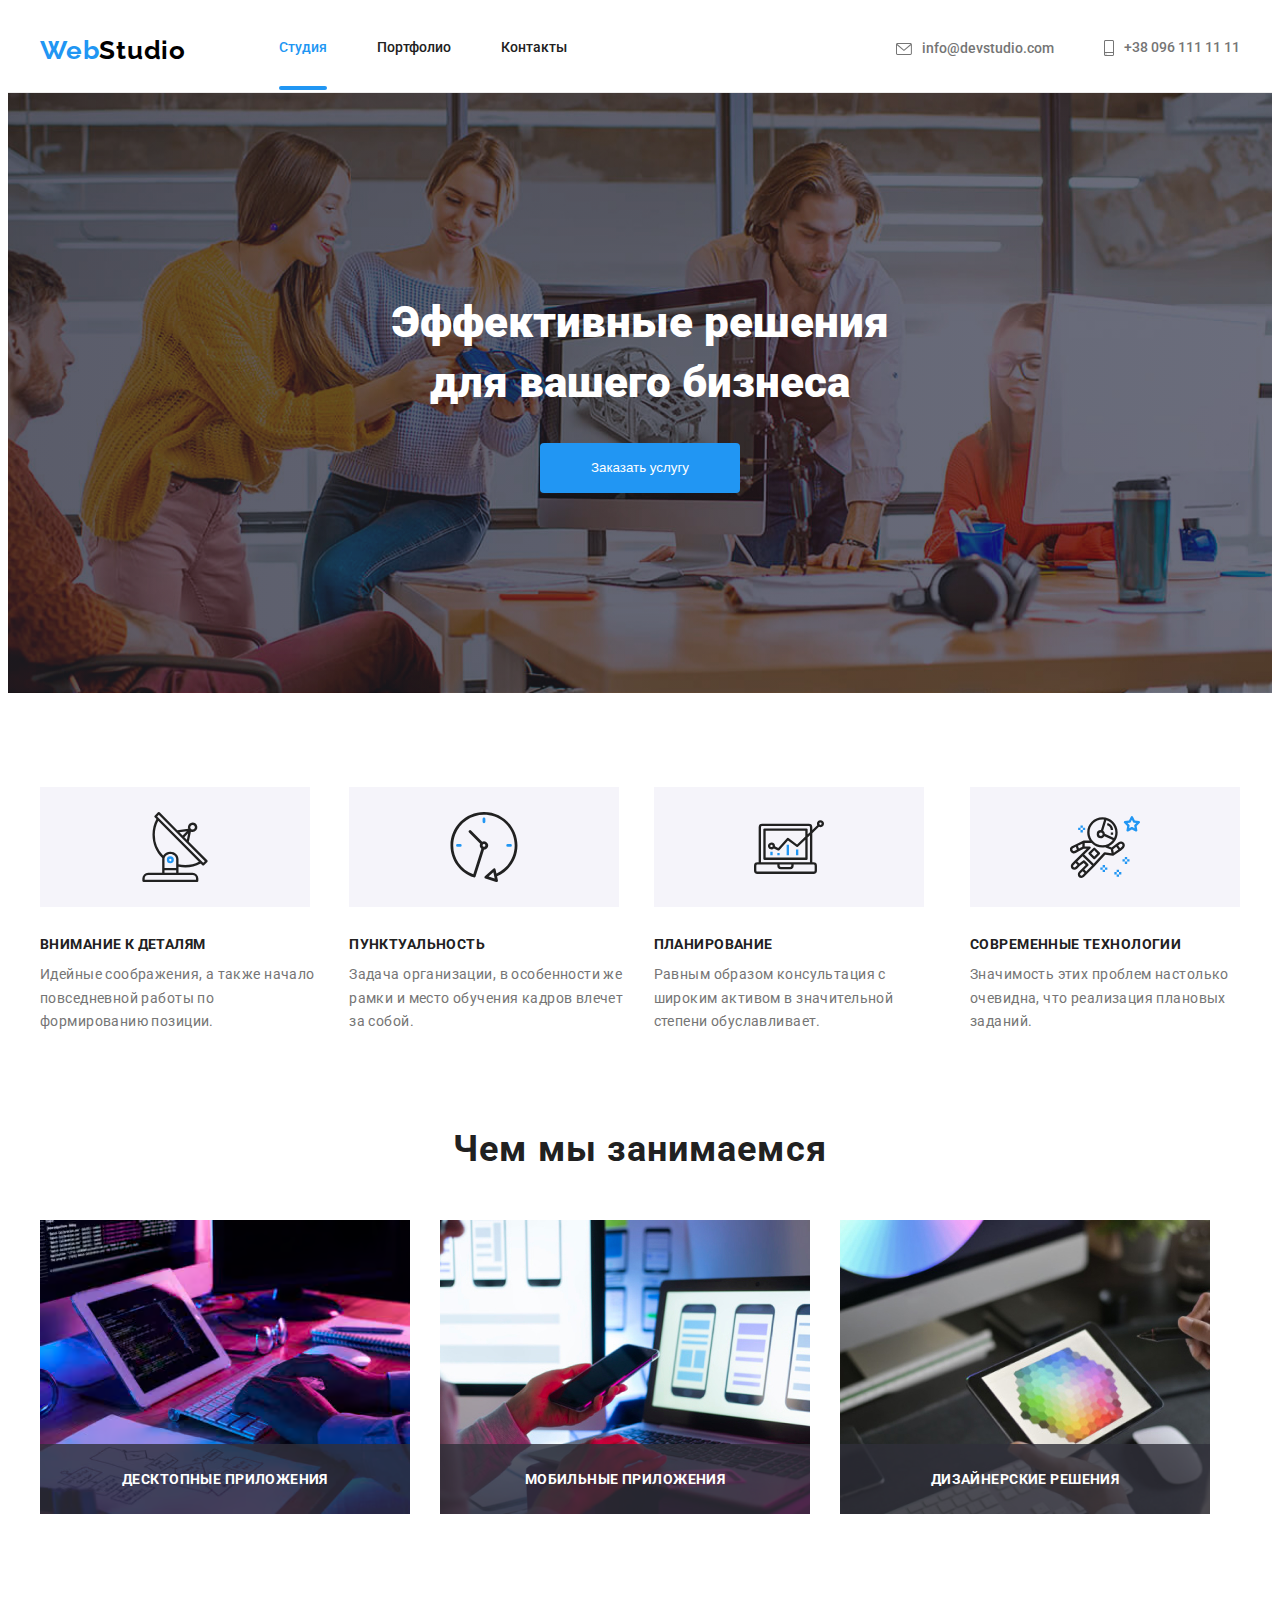
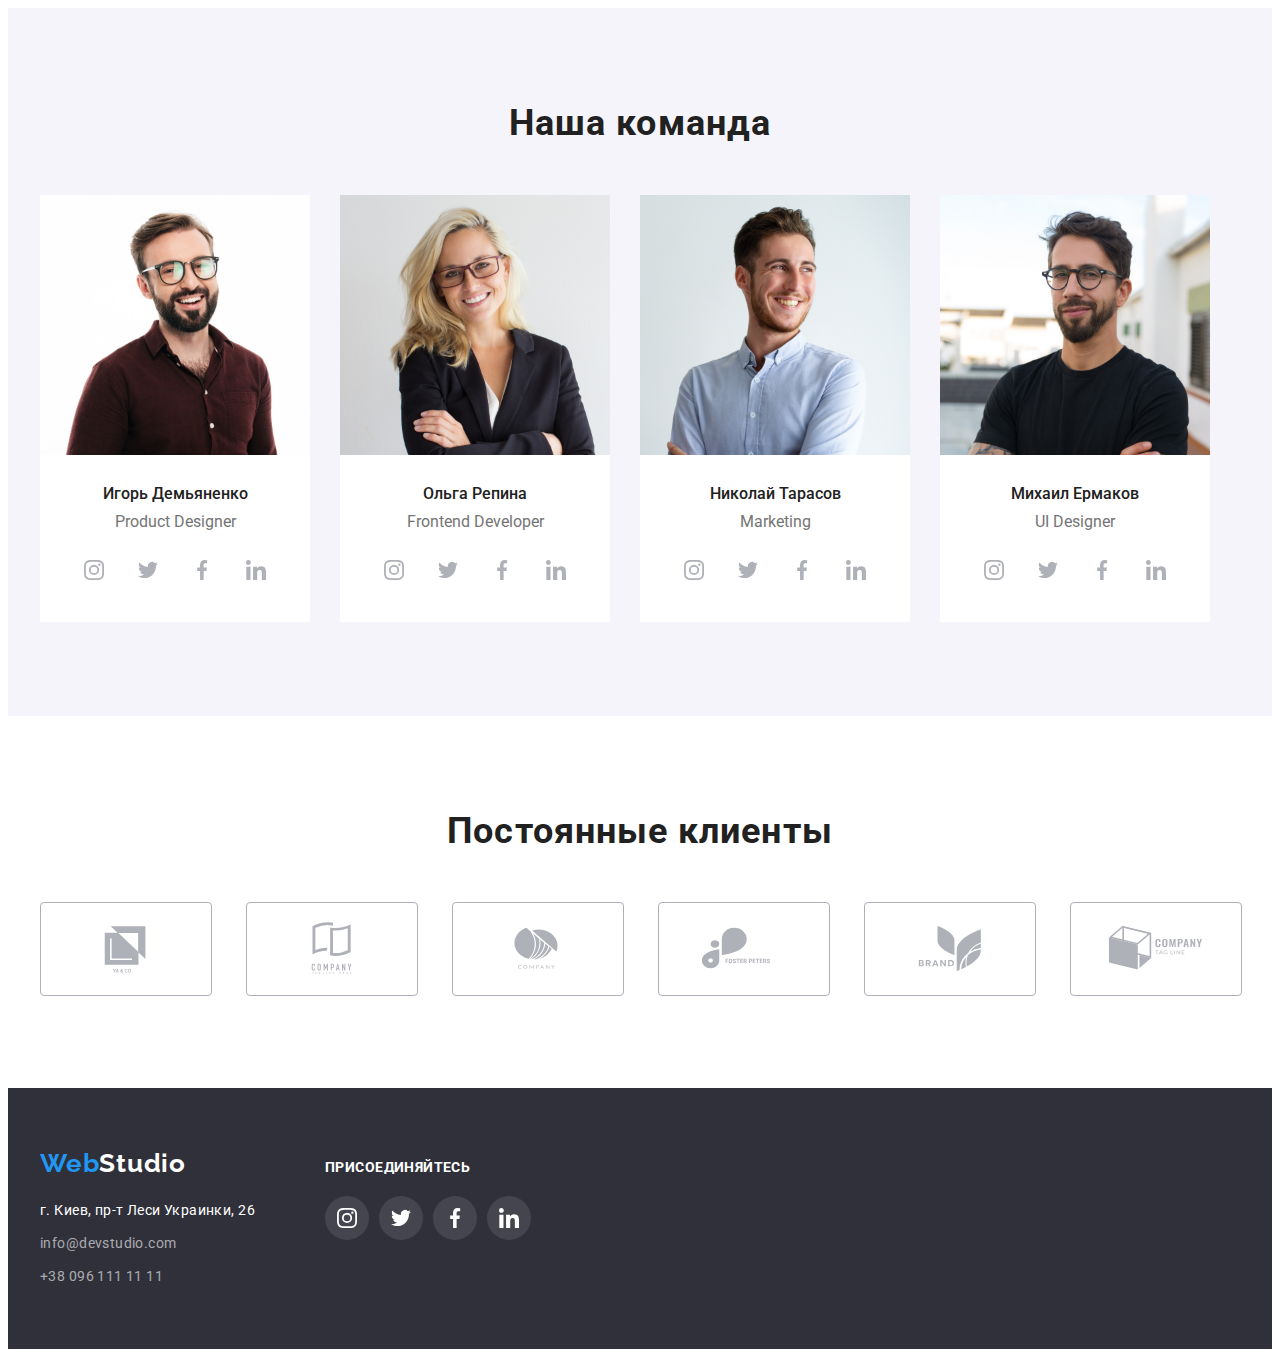
==== index.html @ 9a5f5a23 "копіювання" ====
<!DOCTYPE html>
<html lang="ru">

<head>
    <meta charset="UTF-8">
    <meta http-equiv="X-UA-Compatible" content="IE=edge">
    <meta name="viewport" content="width=device-width, initial-scale=1.0">
    <title>WebStudio</title>
    <link rel="stylesheet" href="https://cdnjs.cloudflare.com/ajax/libs/modern-normalize/1.1.0/modern-normalize.min.css"
        integrity="sha512-wpPYUAdjBVSE4KJnH1VR1HeZfpl1ub8YT/NKx4PuQ5NmX2tKuGu6U/JRp5y+Y8XG2tV+wKQpNHVUX03MfMFn9Q=="
        crossorigin="anonymous" referrerpolicy="no-referrer">
    <link
        href="https://fonts.googleapis.com/css2?family=Raleway:wght@700&family=Roboto:wght@400;500;700;900&display=swap"
        rel="stylesheet">
    <link rel="stylesheet" href="./css/styles.css">
</head>
<body>
    <!--section logo and header-->
  <header class="header">
    <div class="container header-container">
      <a class="logo-head" href="#"><span class="web">Web</span><span class="studio">Studio</span></a>
      <nav class="nav-box">
          <ul class="nav-site list">
              <li class="item"><a href="#" class="link current">Студия</a></li>
              <li class="item"><a href="./portfolio.html" class="link">Портфолио</a></li>
              <li class="item"><a href="#" class="link">Контакты</a></li>
          </ul>
      </nav>
      <ul class="nav-auth">
          <li class="nav-auth-kont"><a href="mailto:info@devstudio.com" class="kontacts">
               <svg class="icon-envelope"><use href="./images/symbol-defs.svg#icon-envelope"></use></svg>info@devstudio.com</a>
            </li>
          <li class="nav-auth-kont"><a href="tel:+380961111111" class="kontacts">
              <svg class="icon-smartphone">
              <use href="./images/symbol-defs.svg#icon-smartphone"></use>
              </svg>+38 096 111 11 11</a>
            </li>
      </ul>
    </div>
  </header>
  <main>
      <!--section hero-->
    <section class="hero">
        <h1 class="hero-idea">Эффективные решения <br>
            для вашего бизнеса</h1>
        <button class="service" type="button" data-modal-open>Заказать услугу</button>
    </section>
      <!--section features-->
      <section class="section">
          <div class="container features">
                <h2 class="visually-hidden">Наші переваги</h2>
              <ul class="features-list">
                  <li class="features-item">
                      <div class="feature-icon">
                          <svg class="icon" width="70" height="70">
                              <use href="./images/symbol-defs.svg#icon-antenna"></use>
                          </svg>
                      </div>
                      <h3 class="feature-idea">Внимание к деталям</h3>
                      <p class="feature">Идейные соображения, а также начало повседневной работы по формированию
                          позиции.</p>
                  </li>
                  <li class="features-item">
                      <div class="feature-icon">
                          <svg class="icon" width="70" height="70">
                              <use href="./images/symbol-defs.svg#icon-clock"></use>
                          </svg>
                      </div>
                      <h3 class="feature-idea">Пунктуальность</h3>
                      <p class="feature">Задача организации, в особенности же рамки и место обучения кадров влечет за
                          собой.</p>
                  </li>
                  <li class="features-item">
                      <div class="feature-icon">
                          <svg class="icon" width="70" height="70">
                              <use href="./images/symbol-defs.svg#icon-diagram"></use>
                          </svg>
                      </div>
                      <h3 class="feature-idea">Планирование</h3>
                      <p class="feature">Равным образом консультация с широким активом в значительной степени
                          обуславливает.</p>
                  </li>
                  <li class="features-item">
                      <div class="feature-icon">
                          <svg class="icon" width="70" height="70">
                              <use href="./images/symbol-defs.svg#icon-astronaut"></use>
                          </svg>
                      </div>
                      <h3 class="feature-idea">Современные технологии</h3>
                      <p class="feature">Значимость этих проблем настолько очевидна, что реализация плановых заданий.
                      </p>
                  </li>
              </ul>
          </div>

      </section>
      <!--===================================section photo=====================================-->
      <section class="section photo">
          <div class="container">
              <h2 class="imgs">Чем мы занимаемся</h2>
              <ul class="photo-list">
                  <li class="photo-item">
                      <div class="description-photo">
                          <img src="images/programs.jpg" width="370" class="photo-link" alt="програмиравание">
                          <div class="description">
                              <p class="description-title">Десктопные приложения</p>
                          </div>
                      </div></li>
                  <li class="photo-item">
                      <div class="description-photo">
                          <img src="images/webapplication.jpg" width="370" class="photo-link" alt="вебприложения">
                          <div class="description">
                              <p class="description-title">Мобильные приложения</p>
                          </div>
                      </div>
                  </li>
                    <li class="photo-item">
                      <div class="description-photo">
                          <img src="images/web-security.jpg" width="370" class="photo-link" alt="информбезопасность">
                          <div class="description">
                              <p class="description-title">Дизайнерские решения</p>
                          </div>
                  </div>
                  </li>
              </ul>
          </div>
      </section>
      <!--section our team-->
      <section class="section team">
          <div class="container">
              <h2 class="our-team">Наша команда</h2>
              <ul class="team-links">
                  <li class="team-link">
                      <img src="images/img (1).jpg" width="270" class="team-photo" alt="фото Игорь Демьяненко">
                      <div class="team-item">
                          <h3 class="team-names">Игорь Демьяненко</h3>
                          <p class="team-job">Product Designer</p>
                          <ul class="social-list">
                              <li class="social-item">
                                  <a href="#" class="social-link">
                                      <svg class="social-icon" width="20" height="20">
                                          <use href="./images/symbol-defs.svg#icon-instagram"></use>
                                      </svg>
                                  </a>
                              </li>
                              <li class="social-item">
                                  <a href="#" class="social-link">
                                      <svg class="social-icon" width="20" height="20">
                                          <use href="./images/symbol-defs.svg#icon-twitter"></use>
                                      </svg>
                                  </a>
                              </li>
                              <li class="social-item">
                                  <a href="#" class="social-link">
                                      <svg class="social-icon" width="20" height="20">
                                          <use href="./images/symbol-defs.svg#icon-facebook"></use>
                                      </svg>
                                  </a>
                              </li>
                              <li class="social-item">
                                  <a href="#" class="social-link">
                                      <svg class="social-icon" width="20" height="20">
                                          <use href="./images/symbol-defs.svg#icon-linkedin"></use>
                                      </svg>
                                  </a>
                              </li>
                          </ul>
                      </div>
                  </li>
                  <li class="team-link">
                      <img src="images/img (2).jpg" width="270" class="team-photo" alt="фото Ольга Репина">
                      <div class="team-item">
                          <h3 class="team-names">Ольга Репина</h3>
                          <p class="team-job">Frontend Developer</p>
                          <ul class="social-list">
                              <li class="social-item">
                                  <a href="#" class="social-link" >
                                      <svg class="social-icon" width="20" height="20">
                                          <use href="./images/symbol-defs.svg#icon-instagram"></use>
                                      </svg>
                                  </a>
                              </li>
                              <li class="social-item">
                                  <a href="#" class="social-link">
                                      <svg class="social-icon" width="20" height="20">
                                          <use href="./images/symbol-defs.svg#icon-twitter"></use>
                                      </svg>
                                  </a>
                              </li>
                              <li class="social-item">
                                  <a href="#" class="social-link">
                                      <svg class="social-icon" width="20" height="20">
                                          <use href="./images/symbol-defs.svg#icon-facebook"></use>
                                      </svg>
                                  </a>
                              </li>
                              <li class="social-item">
                                  <a href="#" class="social-link">
                                      <svg class="social-icon" width="20" height="20">
                                          <use href="./images/symbol-defs.svg#icon-linkedin"></use>
                                      </svg>
                                  </a>
                              </li>
                          </ul>
                      </div>
                  </li>
                  <li class="team-link">
                      <img src="images/img (3).jpg" width="270" class="team-photo" alt="фото Николай Тарасов">
                      <div class="team-item">
                          <h3 class="team-names">Николай Тарасов</h3>
                          <p class="team-job">Marketing</p>
                          <ul class="social-list">
                              <li class="social-item">
                                  <a href="#" class="social-link">
                                      <svg class="social-icon" width="20" height="20">
                                          <use href="./images/symbol-defs.svg#icon-instagram"></use>
                                      </svg>
                                  </a>
                              </li>
                              <li class="social-item">
                                  <a href="#" class="social-link">
                                      <svg class="social-icon" width="20" height="20">
                                          <use href="./images/symbol-defs.svg#icon-twitter"></use>
                                      </svg>
                                  </a>
                              </li>
                              <li class="social-item">
                                  <a href="#" class="social-link">
                                      <svg class="social-icon" width="20" height="20">
                                          <use href="./images/symbol-defs.svg#icon-facebook"></use>
                                      </svg>
                                  </a>
                              </li>
                              <li class="social-item">
                                  <a href="#" class="social-link">
                                      <svg class="social-icon" width="20" height="20">
                                          <use href="./images/symbol-defs.svg#icon-linkedin"></use>
                                      </svg>
                                  </a>
                              </li>
                          </ul>
                      </div>
                  </li>
                  <li class="team-link">
                      <img src="images/img (4).jpg" width="270" class="team-photo" alt="фото Михаил Ермаков">
                      <div class="team-item">
                          <h3 class="team-names">Михаил Ермаков</h3>
                          <p class="team-job">UI Designer</p>
                          <ul class="social-list">
                              <li class="social-item">
                                  <a href="#" class="social-link">
                                      <svg class="social-icon" width="20" height="20">
                                          <use href="./images/symbol-defs.svg#icon-instagram"></use>
                                      </svg>
                                  </a>
                              </li>
                              <li class="social-item">
                                  <a href="#" class="social-link">
                                      <svg class="social-icon" width="20" height="20">
                                          <use href="./images/symbol-defs.svg#icon-twitter"></use>
                                      </svg>
                                  </a>
                              </li>
                              <li class="social-item">
                                  <a href="#" class="social-link">
                                      <svg class="social-icon" width="20" height="20">
                                          <use href="./images/symbol-defs.svg#icon-facebook"></use>
                                      </svg>
                                  </a>
                              </li>
                              <li class="social-item">
                                  <a href="#" class="social-link">
                                      <svg class="social-icon" width="20" height="20">
                                          <use href="./images/symbol-defs.svg#icon-linkedin"></use>
                                      </svg>
                                  </a>
                              </li>
                          </ul>
                      </div>
                  </li>
              </ul>
          </div>
      </section>
      <!--clients-->
      <section class="section clients">
          <div class="container">
              <h2 class="section-title">Постоянные клиенты</h2>
              <ul class="client-list">
                  <li class="client-item">
                      <a href="#" class="client-link" width="170" height="92">
                          <svg class="client-icon" width="106" height="60">
                              <use href="./images/symbol-defs.svg#icon-Logo"></use>
                          </svg>
                      </a>
                  </li>
                  <li class="client-item">
                      <a href="#" class="client-link">
                          <svg class="client-icon" width="106" height="60">
                              <use href="./images/symbol-defs.svg#icon-Logo-1"></use>
                          </svg>
                      </a>
                  </li>
                  <li class="client-item">
                      <a href="#" class="client-link">
                          <svg class="client-icon"  width="106" height="60">
                              <use href="./images/symbol-defs.svg#icon-Logo-2"></use>
                          </svg>
                      </a>
                  </li>
                  <li class="client-item">
                      <a href="#" class="client-link">
                          <svg class="client-icon" width="106" height="60">
                              <use href="./images/symbol-defs.svg#icon-Logo-3"></use>
                          </svg>
                      </a>
                  </li>
                  <li class="client-item">
                      <a href="#" class="client-link">
                          <svg class="client-icon" width="106" height="60">
                              <use href="./images/symbol-defs.svg#icon-Logo-4"></use>
                          </svg>
                      </a>
                  </li>
                  <li class="client-item">
                      <a href="#" class="client-link">
                          <svg class="client-icon" width="106" height="60">
                              <use href="./images/symbol-defs.svg#icon-Logo-5"></use>
                          </svg>
                      </a>
                  </li>
              </ul>

          </div>
              
      </section>
      
  </main>
    <!--=======================================footer==========================================-->
    <footer class="footer">
        <div class="container footer-container">
            <div class="footer-addres">
                <a class="footer-logo" href="#"><span class="wb">Web</span><span class="wbstudio">Studio</span></a>
                <address >
                    <ul class="footer-addrs">
                        <li class="footer-item"><a href="#" class="address">г. Киев, пр-т Леси Украинки, 26</a></li>
                        <li class="footer-item"><a href="mailto:info@devstudio.com" class="contacts">info@devstudio.com</a></li>
                        <li class="footer-item"><a href="tel:+380961111111" class="contacts">+38 096 111 11 11</a></li>
                    </ul>
                </address>
            </div>
            <div class="fsocial-title">
                <h2 class="footer-title">присоединяйтесь</h2>
                <ul class="fsocial-list">
                    <li class="fsocial-item">
                        <a href="#" class="fsocial-link">
                            <svg class="fsocial-icon" width="20" height="20">
                                <use href="./images/symbol-defs.svg#icon-instagram"></use>
                            </svg>
                        </a>
                    </li>
                    <li class="fsocial-item">
                        <a href="#" class="fsocial-link">
                            <svg class="fsocial-icon" width="20" height="20">
                                <use href="./images/symbol-defs.svg#icon-twitter"></use>
                            </svg>
                        </a>
                    </li>
                    <li class="fsocial-item">
                        <a href="#" class="fsocial-link">
                            <svg class="fsocial-icon" width="20" height="20">
                                <use href="./images/symbol-defs.svg#icon-facebook"></use>
                            </svg>
                        </a>
                    </li>
                    <li class="fsocial-item">
                        <a href="#" class="fsocial-link">
                            <svg class="fsocial-icon" width="20" height="20">
                                <use href="./images/symbol-defs.svg#icon-linkedin"></use>
                            </svg>
                        </a>
                    </li>
                </ul>
            </div>
        </div>
    </footer>
    <!--=======================================Модальне вікно=======================================-->
      <div class="backdrop is-hidden" data-modal>
          <div class="modal">
            <button class="modal-close" data-modal-close>
                <svg class="modal-close-icon" width="11" height="11">
                    <use href="./images/symbol-defs.svg#modal-close">
                    </use>
                </svg>
            </button>
          </div>

      </div>
    <!--=======================================script=================================================-->
    <script src="./js/modal.js"></script>
</body>
</html>
---- css/styles.css ----
:root {

    --text-color-primary:#212121;
    --text-color-secondary:#757575;
    --text-color-accent: #2196F3;
    --font-primary: Roboto;
    --font-secondary: Raleway;
    --bezier-timing:cubic-bezier(0.4, 0, 0.2, 1);
}
body {
    font-family:var(--font-primary);
    color:var(--text-color-primary);
    
} 
a {
    text-decoration: none;
    cursor: pointer;
  }
ul {
    margin: 0;
    list-style: none;
    padding-inline-start: 0;
}
h1, h2, h3, h4, p, li {
    margin: 0;
}
/*============================================header=============================================*/
.header {
    border-bottom: 1px solid #ECECEC;
}
.container { 
    width: 1200px;
    margin: 0 auto;
    padding-left: 15px;
    padding-right: 15px;
    
}
.header-container {
    align-items: center;
    display: flex;
   
}
.logo-head { 
    margin-right: 93px;
    color: #000000;
    font-weight: 700;
    font-size: 26px;
    line-height: 1.19;
    letter-spacing: 0.03em;

}
.web {
    color: var(--text-color-accent);
    font-family: Raleway, sans-serif;
    font-weight: 700;
    font-size: 26px;
    line-height: 1.19;
    letter-spacing: 0.03em;
}
.studio { 
    color:  #000000;
    font-family: Raleway, sans-serif;
    font-weight: 700;
    font-size: 26px;
    line-height: 1.19;
    letter-spacing: 0.03em;

    transition: color 250ms var(--bezier-timing);

}
.studio:focus,
.studio:hover {
    color: var(--text-color-accent);
}
.logo:hover,
.logo:focus {
    color: var(--text-color-accent);
}
.nav-site {
    display: flex;
    
}
.nav-site .item {
    margin-right: 50px;
}
.nav-site .link { 
    color: var(--text-color-primary);
    display: block;
    padding: 32px 0;
    
    font-weight: 500;
    font-size: 14px;
    line-height: 1.14;

    transition: color 250ms var(--bezier-timing);
}
.nav-site .item:last-child {
    margin-right: 0;
}
.link:hover,
.link:focus  {
    color: var(--text-color-accent);
}
.nav-site .link .current {
    color: var(--text-color-accent);
}
.link.current {
    color: var(--text-color-accent);
}
.current::after {
    content: "";
    display: block;
    position: relative;
    top: 30px;
    bottom: auto;
    width: 100%;
    height: 4px;
    background-color: var(--text-color-accent);
    border-radius: 2px;
}
.nav-auth {
    display: flex;
    margin-left: auto;
}
.nav-auth-kont {
    margin-right: 50px;
}
.nav-auth-kont:last-child {
    margin-right: 0;
}
.kontacts {  
    display: inline-flex;
    align-items: center;
    color: var(--text-color-secondary);
  /*  padding-top: 32px;
    padding-bottom: 32px;*/
    font-weight: 500;
    font-size: 14px;
    line-height: 1.14;

    transition: color 250ms var(--bezier-timing);
}
.nav-auth.nav-auth-kont:last-child {
    margin-right: 0;
}
.icon-envelope {
    width: 16px;
    height: 12px; 
    margin-right: 10px;
    fill: currentColor;

    transition: color 250ms var(--bezier-timing);

}
.icon-smartphone {
    width: 10px;
    height: 16px;
    margin-right: 10px;
    fill: currentColor;

    transition: color 250ms var(--bezier-timing);
}
.kontacts:hover,
.kontacts:focus {
    color: var(--text-color-accent);
}
/*
.kontacts:hover.icon-envelope
.kontacts:focus.icon-smartphone {
    fill: var(--text-color-accent);
}
*/
/*==============================================hero=============================================*/
.hero { 
    padding: 200px 0;
    max-width: 1600px; 
    margin-left: auto;
    margin-right: auto;
    background-repeat: no-repeat;
    background-size: cover;
    background-position: center;
    text-align: center;
    background-image: linear-gradient(to right, rgba(47, 48, 58, 0.5), rgba(47, 48, 58, 0.3)),
    url(../images/Img\ \(15\).jpg)
}
.hero-idea { 
    color: #FFFFFF;
    font-weight: 900;
    font-size: 44px;
    line-height: 1.36;
    text-align: center;

}
.service { 
    width: 200px;
    height: 50px;
    margin-top: 30px;
    border-radius: 4px;
    border: transparent;

    color: #FFFFFF;
    background-color: var(--text-color-accent);
    cursor: pointer;
  
    transition: color 250ms var(--bezier-timing),
              background-color 250ms var(--bezier-timing);
}
.service:hover,
.service:focus {
    color: var(--text-color-accent);
    background-color: #FFFFFF;
}
/*
h1 {
font-weight: 900;
font-size: 44px;
line-height: 1.36;
text-align: center;
letter-spacing: 0.06em;
text-transform: uppercase;
}
.hidd {
     visibility: hidden; 
}
h2 {
font-weight: 700;
font-size: 36px;
line-height: 1.17;
text-align: center;
letter-spacing: 0.03em;
}*/
/*===========================================section features===================================================*/
.section {
    padding: 94px 0;
}
.features-list {
    display: flex;
    
}
.features-item {
    margin-right: 30px;
}
.features-item:last-child {
    margin-right: 0;
}
.feature-idea {
    color: var(--text-color-primary);
    font-weight: 700;
    font-size: 14px;
    line-height: 1.14;
    letter-spacing: 0.03em;
    text-transform: uppercase;
}
.feature {
    margin-top: 10px;
    color: var(--text-color-secondary);
    font-size: 14px;
    line-height: 1.71;
    letter-spacing: 0.03em;
} 
.features-item .feature-icon{
    display: flex;
    justify-content: center;
    align-items: center;
    width: 270px;
    height: 120px;
    background-color: #F5F4FA;
    margin-bottom: 30px;
}
/*.icon { 
    
    width: 70px;
    height: 70px;
}*/
/*===================================================section photo===============================================*/
.photo {
    padding-top: 0;
   
    margin-left: auto;
    margin-right: auto;
} 
.imgs {
    text-align: center;
    font-weight: 700;
    font-size: 36px;
    line-height: 1.17;
    letter-spacing: 0.03em;

    color: #212121;

}

img {
    display: block;
    max-width: 100%;
    height: auto;
}

.photo-item {
    margin-right: 30px;
}
.photo-item:last-child {
    margin-right: 0;
}
.photo-list {
    display: flex;
    margin-top: 50px;
}
.description-photo {
    position: relative;
}
.description {
    position: absolute;
    bottom: 0;
    display: flex;
    justify-content: center;
    align-items: center;
    width: 370px;
    height: 70px;
    background: rgba(47, 48, 58, 0.8);
}
.description-title {
    text-align: center;
    
    font-weight: 700;
    font-size: 14px;
    line-height: 1.14;
    
    letter-spacing: 0.03em;
    text-transform: uppercase;

    color: #FFFFFF;
}
/*===========================================section team========================================================*/
.team { 
    background: #F5F4FA;
}
.section .team  {
    padding: 94px 0;
}

.our-team {

    font-weight: 700;
    font-size: 36px;
    line-height: 1.17;
    text-align: center;
    letter-spacing: 0.03em;
    color: #212121;
        
}
.team-links {
    display: flex;
    margin-top: 50px;
}
.team-link {
    
    margin-right: 30px;
   
}
.team-link:last-child {
    margin-right: 0;
}
.team-item { 
    display: block;
    align-items: center;
    padding-top: 30px;
    padding-bottom: 30px;
    background-color: #FFFFFF;
}
.team-names {  
    color: var(--text-color-primary);
    font-weight: 500;
    font-size: 16px;
    line-height: 1.18;
    text-align: center;
}
.team-job {
    margin-top: 10px;
    color: var(--text-color-secondary);
    font-size: 16px;
    line-height: 1.18;
    text-align: center;
}
/*==========================================================section social====================================================*/
.social-list {
    display: flex;
    justify-content: center;
    
    margin-top: 16px;
    
}
.social-item {
    width: 44px;
    height: 44px;
    margin-right: 10px;
    
}
.social-item:last-child 
{ margin-right: 0; }
.social-link {
    display: flex;
    align-items: center;
    justify-content: center;
    width: 100%;
    height: 100%;
    border-radius: 50%;

    color: #AFB1B8;

    transition: fill 250ms  var(--bezier-timing),
               background-color 250ms var(--bezier-timing);
}
.social-icon {
    fill: currentColor;
   
}
.social-link:hover ,
.social-link:focus  {
    fill: #FFFFFF;
    background-color: var(--text-color-accent);
}

.social-link:hover .social-icon ,
.social-link:focus .social-icon {
    fill: #FFFFFF;
    
}
/*=======================================================section clients====================================================*/
.section-clients {
    padding: 94px auto;
    background-color: #E5E5E5;
}
.section-title {
    font-weight: 700;
    font-size: 36px;
    line-height: 1.17;
    text-align: center;
    letter-spacing: 0.03em;

}
.client-list {
    display: flex;
    justify-content: space-between;
    margin-top: 50px;
   
}
.client-item {
    width: 170px;
    height: 92px;
    margin-right: 30px;
}
.client-link {
    display: flex;
    justify-content: center;
    align-items: center;

    color: #AFB1B8;
    width: 100%;
    height: 100%;
    border: 1px solid #AFB1B8;
    border-radius: 4px;

    transition: color 250ms var(--bezier-timing),
                border-color 250ms var(--bezier-timing),
                fill 250ms var(--bezier-timing);
}
.client-item:last-child {
    margin-right: 0;
}

.client-link:hover,
.client-link:focus {
    color: var(--text-color-accent);
    border-color: var(--text-color-accent);
    
}
.client-link:hover .client-icon,
.client-link:focus .client-icon {
    fill: var(--text-color-accent);
}
.client-icon {
    fill: currentColor;
}
/*=======================================================projects======================================================*/
.projects { 
    display: block;
    margin-top: 94px;
    margin-bottom: 94px;
    
}
.visually-hidden {
  position: absolute;
  clip: rect(0 0 0 0);
  width: 1px;
  height: 1px;
  margin: -1px;
}
.cares { 
    margin-bottom: 50px; 
    display: flex;
    justify-content: center;
}
.cares-item {
    margin-right: 8px;
    
}
.cares-item:last-child {
    margin-right: 0;
    
}
.care { 

    color: var(--text-color-primary);
    background-color: #F5F4FA;
    cursor: pointer;
    border: transparent;
    border-radius: 4px;
    padding:  6px 22px;

    font-weight: 500;
    font-size: 16px;
    line-height: 1.63;
    text-align: center;
    letter-spacing: 0.03em;

    transition: color 250ms var(--bezier-timing),
               background-color 250ms var(--bezier-timing),
               box-shadow 250ms var(--bezier-timing)   

}
.care:hover,
.care:focus {
    color: #FFFFFF;
    background-color: var(--text-color-accent);
    box-shadow: 0px 3px 1px rgba(0, 0, 0, 0.1), 0px 1px 2px rgba(0, 0, 0, 0.08), 0px 2px 2px rgba(0, 0, 0, 0.12);
}
/*==============================================section products======================================================*/
.products {
    display: flex;
    flex-wrap: wrap;
}
.product-item { 
    display: block;
    align-items: center;
    width: 370px;
    height: 404px;
    margin: 0 30px 30px 0;
    
}
.product-link {
    display: block;
    align-items: center;
    background-color: #FFFFFF;
    
}
.product-link:hover , 
.product-link:focus {
    
    box-shadow: 0px 1px 1px rgba(0, 0, 0, 0.12), 0px 4px 4px rgba(0, 0, 0, 0.06), 1px 4px 6px rgba(0, 0, 0, 0.16);
}
.product {
  padding: 20px 24px;
  border: 1px solid #eee;
  border-top: 0;
  
}
.product-item:nth-child(3n) {
    margin-right: 0;
}
.product-item:nth-last-child(-n+3) {
    margin-bottom: 0;
}
img {
    display: block;
    max-width: 100%;
    height: auto;
}
.product-name {
    color: #212121;
    font-weight: 700;
    font-size: 18px;
    line-height: 2;
    letter-spacing: 0.06em;
    
}
.product-trait {
    margin-top: 4px;
    
    
    color: var(--text-color-secondary);
    font-size: 16px;
    line-height: 1.88;
    letter-spacing: 0.03em;
}
.wrapper {
 
 
  width: 370px;

  
  position: absolute;
  
      
}
.wrapper-box {
  position: relative;
  overflow: hidden;
}

.wrapper-text {

  background: rgba(33, 150, 243, 0.9);

  width: 370px;
  height: 294px;

  position: absolute;
  overflow: hidden; 
  display: flex;
  justify-content: center;
  align-items: center;
  padding: 63px 24px;
  

  font-style: normal;
  font-size: 18px;
  line-height: 1.56;
  letter-spacing: 0.03em;
  color: #FFFFFF;

  top: 0;
  left: 0;
  transform: translateY(101%);
  transition: transform 250ms var(--bezier-timing),
              overflow  250ms var(--bezier-timing),
              box-shadow 250ms var(--bezier-timing)
}


.product-link:hover .wrapper-text, 
.product-link:focus .wrapper-text {
  transform: translateZ(0);
  overflow: visible;
  box-shadow: 0px 1px 1px rgba(0, 0, 0, 0.12), 0px 4px 4px rgba(0, 0, 0, 0.06), 1px 4px 6px rgba(0, 0, 0, 0.16);
}

.wrapper:hover , 
.wrapper:focus  {
  transform: translateZ(100%);
  overflow: visible;
  box-shadow: 0px 1px 1px rgba(0, 0, 0, 0.12), 0px 4px 4px rgba(0, 0, 0, 0.06), 1px 4px 6px rgba(0, 0, 0, 0.16);
}
/* ============================================================footer=================================================== */
/*--------  footer  --------*/
.footer { 
   
  background-color: #2F303A;
  padding-top: 60px;
  padding-bottom: 60px;

}
.footer-container {
  display: flex;
  align-items: baseline;
}
.footer-logo { 

  margin-bottom: 20px;

  font-family: Raleway, sans-serif;
  color:  #FFFFFF;
  font-weight: 700;
  font-size: 26px;
  line-height: 1.19;
  letter-spacing: 0.03em;
  background-color: #2F303A;

  transition: 250ms cubic-bezier(0.4, 0, 0.2, 1);

}
.wb {
  color: var(--text-color-accent);
  font-family: Raleway;
  font-weight: 700;
  font-size: 26px;
  line-height: 1.19;
  letter-spacing: 0.03em;

  transition: color 250ms var(--bezier-timing);

}
.wbstudio {
  font-family: Raleway;
  font-weight: 700;
  font-size: 26px;
  line-height: 1.19;
  letter-spacing: 0.03em;
}
.footer-logo:hover,
.footer-logo:focus 
{
  color: var(--text-color-accent); 
}
.footer-addrs {
   margin-top: 20px;
}
.address {
   margin-top: 20px;
   color: #FFFFFF;
   font-style: normal;
   font-size: 14px;
   line-height: 1.71;
   letter-spacing: 0.03em;

  transition: color 250ms var(--bezier-timing);
}
.contacts {

  color: rgba(255, 255, 255, 0.6);
  font-style: normal;
  font-size: 14px;
  line-height: 1.71;
  letter-spacing: 0.03em;

  transition: color 250ms var(--bezier-timing);
}

.footer-item {
  margin-bottom: 9px;
}
.footer-item:last-child{
  margin-bottom: 0;
}
.address:hover,
.address:focus   {
  color: var(--text-color-accent);
}
.contacts:hover,
.contacts:focus {
  color: var(--text-color-accent);
}
/*---section social footer---*/
.fsocial-title {
   margin-left: 70px;
}

.footer-title {

  font-weight: 700;
  font-size: 14px;
  line-height: 1.14;
  letter-spacing: 0.03em;
  text-transform: uppercase;

  color: #FFFFFF;
}
.fsocial-list {
  display: flex;
  justify-content: center;
  margin-top: 20px;
  
}
.fsocial-item {
  width: 44px;
  height: 44px;
  margin-right: 10px;
  
}
.fsocial-item:last-child {
  margin-right: 0;
}
.fsocial-link {
  display: flex;
  align-items: center;
  justify-content: center;
  width: 100%;
  height: 100%;
  border-radius: 50%;
  

  color: #AFB1B8;
  background: rgba(255, 255, 255, 0.1);

  transition: fill 250ms var(--bezier-timing),
            background-color 250ms var(--bezier-timing)
  
}
.fsocial-icon {
  fill: #FFFFFF;
   
}
.fsocial-link:hover ,
.fsocial-link:focus  {
  fill: #FFFFFF;
  background-color: var(--text-color-accent);
}

.fsocial-link:hover .fsocial-icon ,
.fsocial-link:focus .fsocial-icon {
  fill: #FFFFFF;
    
}
/*==============================================модальне вікно================================================*/
.backdrop {
  position: fixed;
  top: 0;
  left: 0;

  width: 100%;
  height: 100%;
  background-color:  rgba(0, 0, 0, 0.4);

  opacity: 1;
  transition: opacity 250ms var(--bezier-timing);

}
.backdrop.is-hidden {
  opacity: 0;
  pointer-events: none;
}
.backdrop.is-hidden .modal {
  transform: translate(-50%,-50%) scale(1.1);
}
.modal {
  position: absolute;
  top: 50%;
  left: 50%;

  width: 528px;
  height: 581px;

  transform: translate(-50%, -50%) scale(1);
  transition: transform 250ms var(--bezier-timing);

  border-radius: 4px;
  background-color: #FFFFFF;
  box-shadow: 0px 1px 3px rgba(0, 0, 0, 0.12), 0px 1px 1px rgba(0, 0, 0, 0.14), 0px 2px 1px rgba(0, 0, 0, 0.2);

}
.modal-close {
  position: absolute;
  top:  8px;
  right: 8px;
  cursor: pointer;
  
  display: flex;
  justify-content: center;
  align-items: center;
  width: 30px;
  height: 30px;
  border-radius: 50%;

  
  border: 1px solid rgba(0, 0, 0, 0.1);
  background: #FFFFFF;
}
.modal-close-icon:hover ,
.modal-close-icon:focus {
  color: var(--text-color-accent);
}
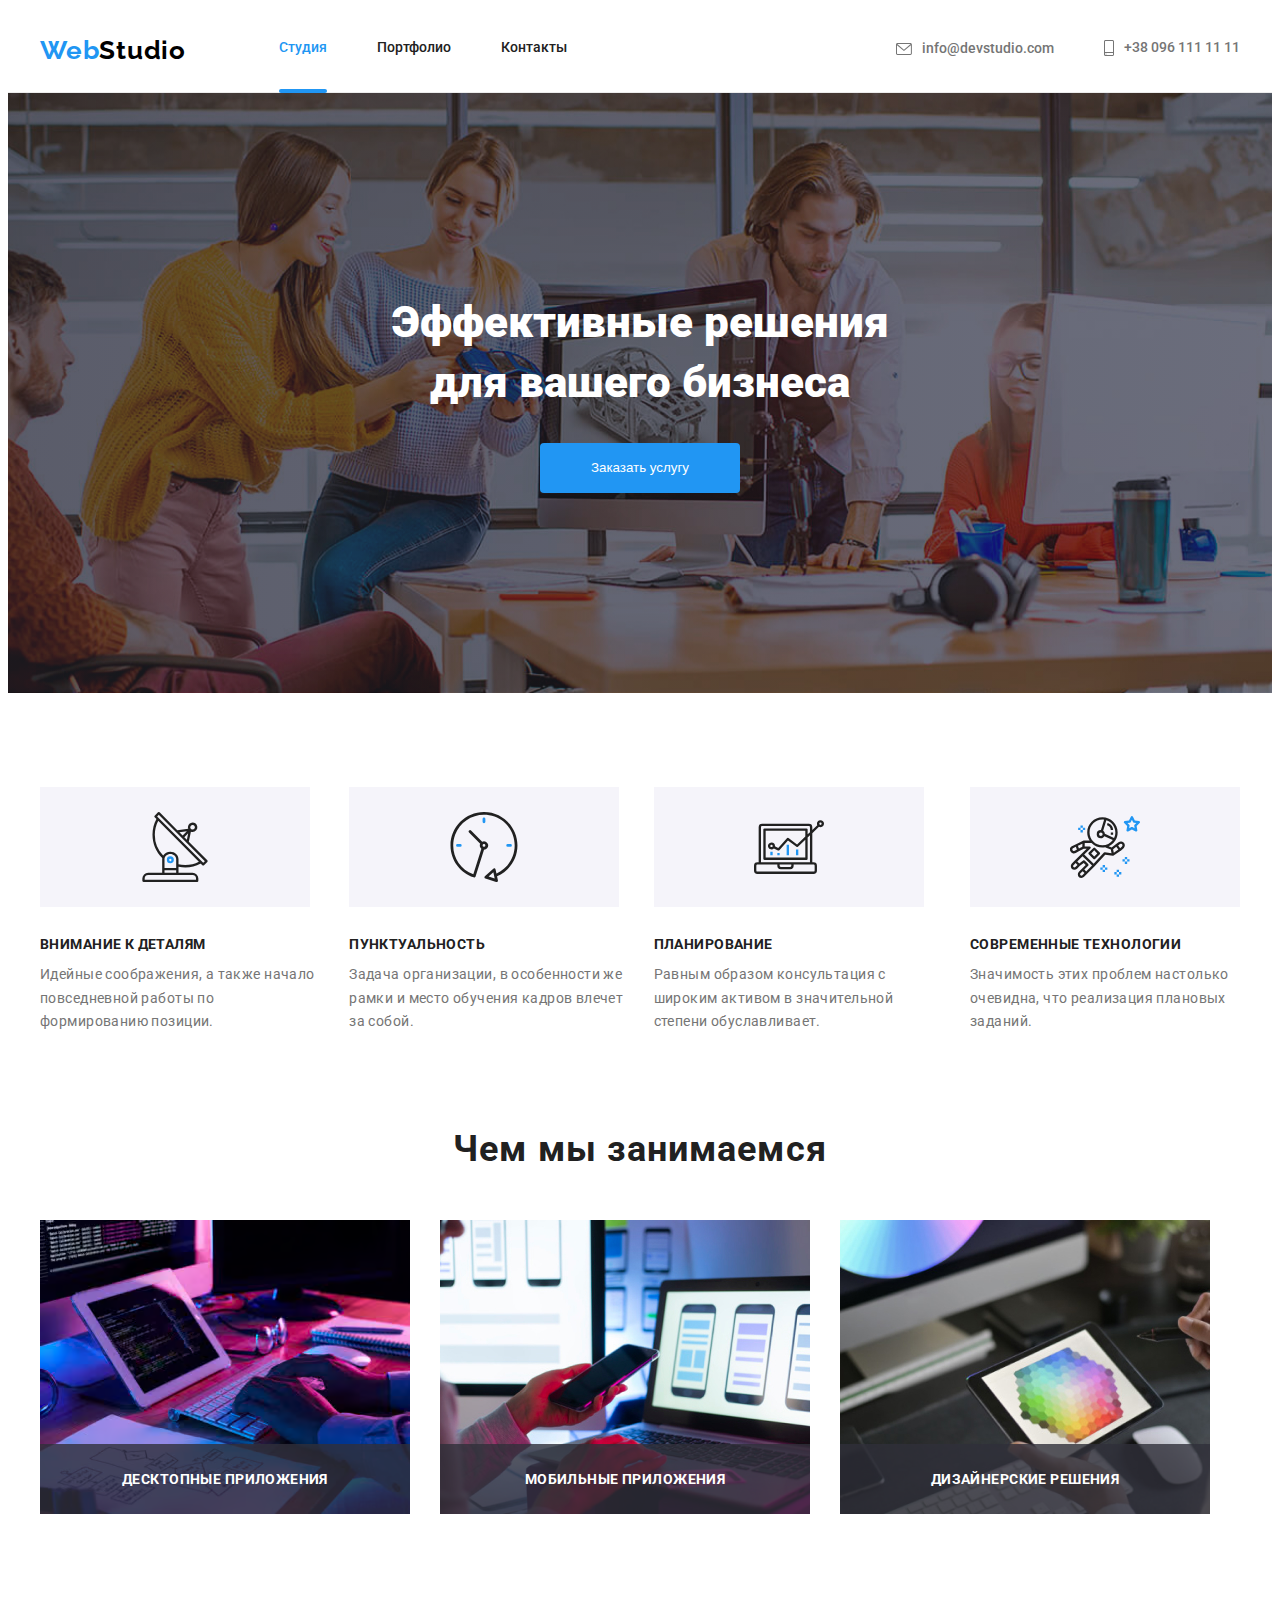
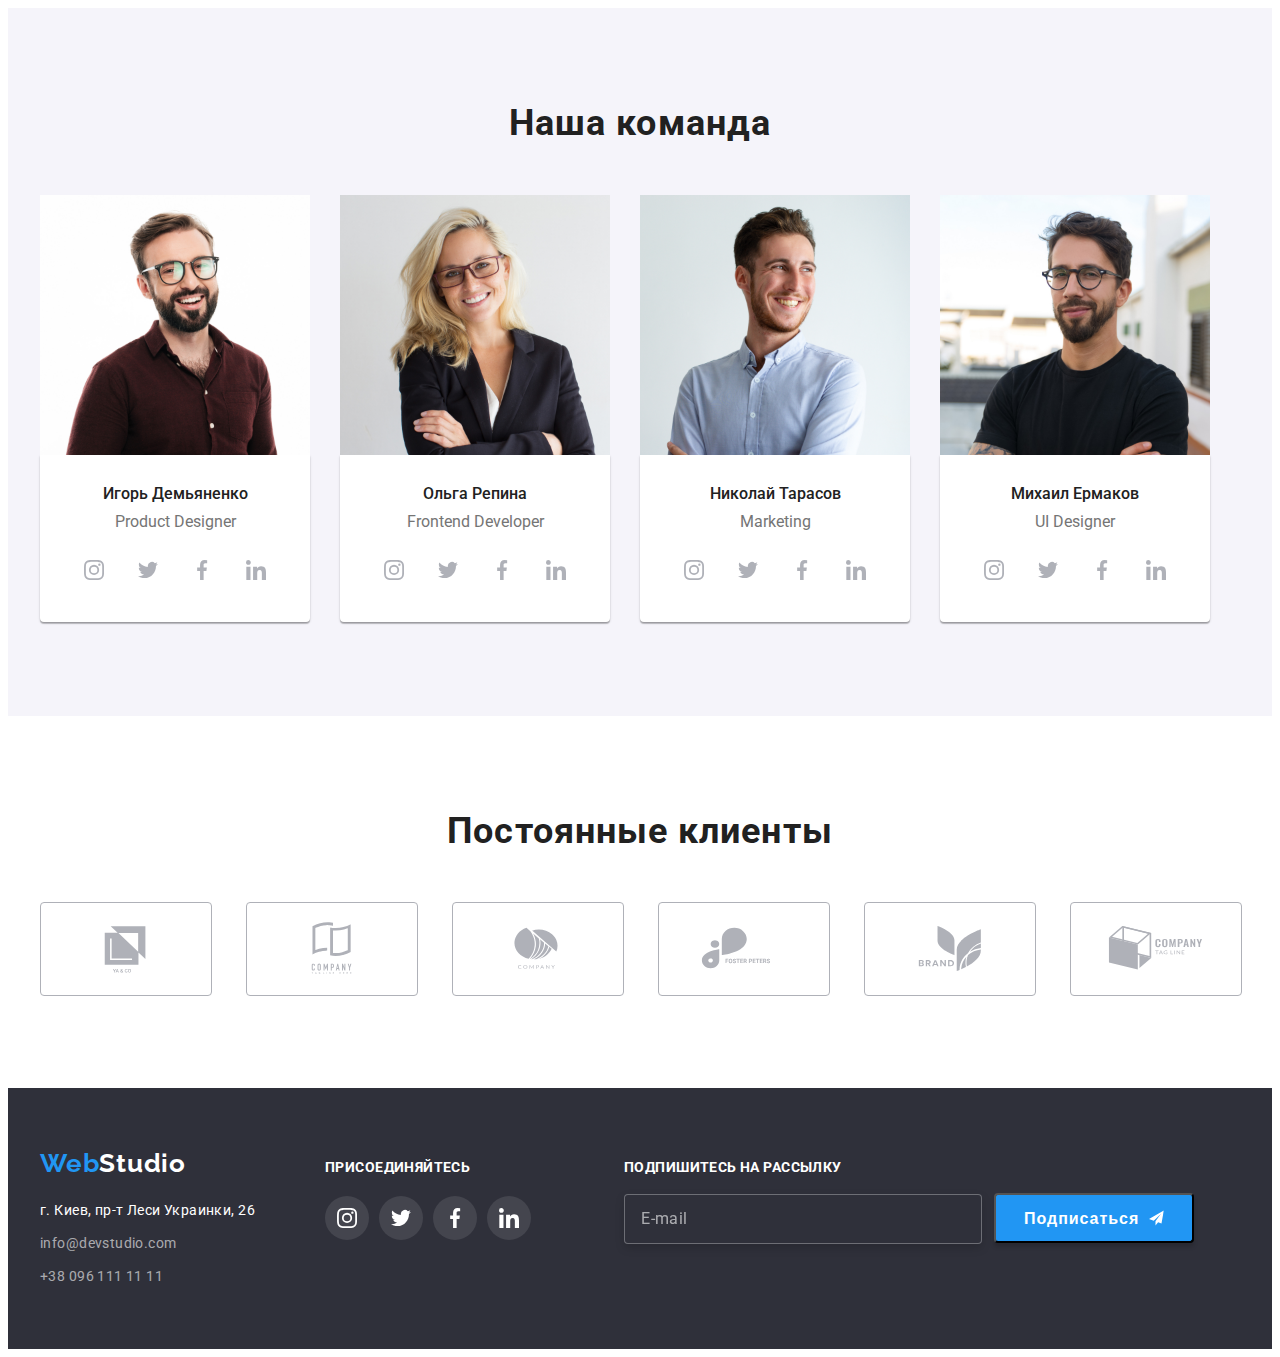
==== commit 3f3f6206: "ДЗ-6" ====
--- a/index.html
+++ b/index.html
@@ -381,21 +381,88 @@
                     </li>
                 </ul>
             </div>
+            <form class="subscribe">
+              <div class="subscribe-div">
+                <label class="subscribe-title">Подпишитесь на рассылку</label>
+                <input class="subscribe-input" type="email" name="email" placeholder="E-mail">
+              </div>
+            <button type="submit" class="subscribe-submit">Подписаться
+              <svg class="icon-send" width="24" height="24">
+                <use href="./images/symbol-defs1.svg#icon-send"></use>
+              </svg>
+            </button>
+                  
+              
+            </form>
+            
         </div>
     </footer>
-    <!--=======================================Модальне вікно=======================================-->
-      <div class="backdrop is-hidden" data-modal>
-          <div class="modal">
+<!--=======================================Модальне вікно=======================================-->
+    <div class="backdrop is-hidden" data-modal>
+      <div class="modal-box">
             <button class="modal-close" data-modal-close>
-                <svg class="modal-close-icon" width="11" height="11">
-                    <use href="./images/symbol-defs.svg#modal-close">
-                    </use>
+              <svg class="modal-close-icon" width="11" height="11">
+                <use href="./images/symbol-defs.svg#modal-close">
+                </use>
+              </svg>
+            </button>
+            
+            <form for="#" class="form-container" >
+              <p class="form-header-title">Оставьте свои данные, мы вам перезвоним</p>
+              <div class="form-sector">
+                  <label class="form-label">Имя</label>
+                  <input class="form-input" type="text" name="username" required>
+                  <svg class="form-icon" width="18" height="18">
+                      <use href="./images/symbol-defs1.svg#icon-person"></use>
+                  </svg>
+              </div>
+              <div class="form-sector">
+                  <label class="form-label">Телефон</label>
+                  <input class="form-input" type="text" name="username" required>
+                  <svg class="form-icon" width="18" height="18">
+                      <use href="./images/symbol-defs1.svg#icon-phone"></use>
+                  </svg>
+              </div>
+              <div class="form-sector">
+                <label class="form-label">Почта</label>
+                <input class="form-input" type="text" name="username" required>
+                <svg class="form-icon" width="18" height="18">
+                  <use href="./images/symbol-defs1.svg#icon-email"></use>
                 </svg>
-            </button>
-          </div>
-
+              </div>
+              
+<!--
+              <label class="form-label">
+                <span class="form-title">Почта</span>
+                <input class="form-input" type="email" name="email" required>
+                  <svg class="form-icon" width="18" height="18">
+                    <use href="./images/symbol-defs1.svg#icon-email"></use>
+                  </svg>
+              </label>-->
+              <div class="form-sector">
+                <label class="form-label">Комментарий</label>
+                <textarea name="text" class="form-message" placeholder="Введите текст"></textarea>
+              </div>
+<!--           
+              <div class="form-checkbox">
+                <input type="checkbox" class="policy-checkbox" id="check-label">
+                <label class="policy-check" for="check-label">Соглашаюсь с рассылкой и принимаю &nbsp;<a href="#" class="checkbox-terms">Условия договора</a></label>
+            </div>
+-->
+              <div class="form-checkbox">
+                <input type="checkbox" name="checkbox" class="checkbox">
+                <svg class="checkbox-icon" width="16" height="15">
+                  <use href="./images/symbol-defs1.svg#icon-check"></use>
+                </svg>
+              
+                <label class="checkbox-terms">Соглашаюсь с рассылкой и принимаю <span class="terms-link">Условия
+                    договора</span></label>
+              </div>
+            <button type="submit" class="sbm"> <span class="sbm-title">Отправить</span></button>
+            </form>
+        </div>
       </div>
-    <!--=======================================script=================================================-->
+<!--=======================================script=================================================-->
     <script src="./js/modal.js"></script>
 </body>
-</html>+</html>
--- a/css/styles.css
+++ b/css/styles.css
@@ -1,493 +1,454 @@
 :root {
-
-    --text-color-primary:#212121;
-    --text-color-secondary:#757575;
-    --text-color-accent: #2196F3;
-    --font-primary: Roboto;
-    --font-secondary: Raleway;
-    --bezier-timing:cubic-bezier(0.4, 0, 0.2, 1);
+  --text-color-primary: #212121;
+  --text-color-secondary: #757575;
+  --text-color-accent: #2196f3;
+  --font-primary: Roboto;
+  --font-secondary: Raleway;
+  --bezier-timing: cubic-bezier(0.4, 0, 0.2, 1);
 }
 body {
-    font-family:var(--font-primary);
-    color:var(--text-color-primary);
-    
-} 
+  font-family: var(--font-primary);
+  color: var(--text-color-primary);
+}
 a {
-    text-decoration: none;
-    cursor: pointer;
-  }
+  text-decoration: none;
+  cursor: pointer;
+}
 ul {
-    margin: 0;
-    list-style: none;
-    padding-inline-start: 0;
-}
-h1, h2, h3, h4, p, li {
-    margin: 0;
+  margin: 0;
+  list-style: none;
+  padding-inline-start: 0;
+}
+h1,
+h2,
+h3,
+h4,
+p,
+li {
+  margin: 0;
 }
 /*============================================header=============================================*/
 .header {
-    border-bottom: 1px solid #ECECEC;
-}
-.container { 
-    width: 1200px;
-    margin: 0 auto;
-    padding-left: 15px;
-    padding-right: 15px;
-    
+  border-bottom: 1px solid #ececec;
+}
+.container {
+  width: 1200px;
+  margin: 0 auto;
+  padding-left: 15px;
+  padding-right: 15px;
 }
 .header-container {
-    align-items: center;
-    display: flex;
-   
-}
-.logo-head { 
-    margin-right: 93px;
-    color: #000000;
-    font-weight: 700;
-    font-size: 26px;
-    line-height: 1.19;
-    letter-spacing: 0.03em;
-
+  align-items: center;
+  display: flex;
+}
+.logo-head {
+  margin-right: 93px;
+  color: #000000;
+  font-weight: 700;
+  font-size: 26px;
+  line-height: 1.19;
+  letter-spacing: 0.03em;
 }
 .web {
-    color: var(--text-color-accent);
-    font-family: Raleway, sans-serif;
-    font-weight: 700;
-    font-size: 26px;
-    line-height: 1.19;
-    letter-spacing: 0.03em;
-}
-.studio { 
-    color:  #000000;
-    font-family: Raleway, sans-serif;
-    font-weight: 700;
-    font-size: 26px;
-    line-height: 1.19;
-    letter-spacing: 0.03em;
-
-    transition: color 250ms var(--bezier-timing);
-
+  color: var(--text-color-accent);
+  font-family: Raleway, sans-serif;
+  font-weight: 700;
+  font-size: 26px;
+  line-height: 1.19;
+  letter-spacing: 0.03em;
+}
+.studio {
+  color: #000000;
+  font-family: Raleway, sans-serif;
+  font-weight: 700;
+  font-size: 26px;
+  line-height: 1.19;
+  letter-spacing: 0.03em;
+
+  transition: color 250ms var(--bezier-timing);
 }
 .studio:focus,
 .studio:hover {
-    color: var(--text-color-accent);
+  color: var(--text-color-accent);
 }
 .logo:hover,
 .logo:focus {
-    color: var(--text-color-accent);
+  color: var(--text-color-accent);
 }
 .nav-site {
-    display: flex;
-    
+  display: flex;
 }
 .nav-site .item {
-    margin-right: 50px;
-}
-.nav-site .link { 
-    color: var(--text-color-primary);
-    display: block;
-    padding: 32px 0;
-    
-    font-weight: 500;
-    font-size: 14px;
-    line-height: 1.14;
-
-    transition: color 250ms var(--bezier-timing);
+  margin-right: 50px;
+}
+.nav-site .link {
+  color: var(--text-color-primary);
+  display: block;
+  padding: 32px 0;
+
+  font-weight: 500;
+  font-size: 14px;
+  line-height: 1.14;
+
+  transition: color 250ms var(--bezier-timing);
 }
 .nav-site .item:last-child {
-    margin-right: 0;
+  margin-right: 0;
 }
 .link:hover,
-.link:focus  {
-    color: var(--text-color-accent);
+.link:focus {
+  color: var(--text-color-accent);
 }
 .nav-site .link .current {
-    color: var(--text-color-accent);
+  color: var(--text-color-accent);
 }
 .link.current {
-    color: var(--text-color-accent);
+  color: var(--text-color-accent);
 }
 .current::after {
-    content: "";
-    display: block;
-    position: relative;
-    top: 30px;
-    bottom: auto;
-    width: 100%;
-    height: 4px;
-    background-color: var(--text-color-accent);
-    border-radius: 2px;
+  content: "";
+  display: block;
+  position: relative;
+  top: 33px;
+
+  width: 100%;
+  height: 4px;
+  background-color: var(--text-color-accent);
+  border-radius: 2px;
 }
 .nav-auth {
-    display: flex;
-    margin-left: auto;
+  display: flex;
+  margin-left: auto;
 }
 .nav-auth-kont {
-    margin-right: 50px;
+  margin-right: 50px;
 }
 .nav-auth-kont:last-child {
-    margin-right: 0;
-}
-.kontacts {  
-    display: inline-flex;
-    align-items: center;
-    color: var(--text-color-secondary);
+  margin-right: 0;
+}
+.kontacts {
+  display: inline-flex;
+  align-items: center;
+  color: var(--text-color-secondary);
   /*  padding-top: 32px;
     padding-bottom: 32px;*/
-    font-weight: 500;
-    font-size: 14px;
-    line-height: 1.14;
-
-    transition: color 250ms var(--bezier-timing);
+  font-weight: 500;
+  font-size: 14px;
+  line-height: 1.14;
+
+  transition: color 250ms var(--bezier-timing);
 }
 .nav-auth.nav-auth-kont:last-child {
-    margin-right: 0;
+  margin-right: 0;
 }
 .icon-envelope {
-    width: 16px;
-    height: 12px; 
-    margin-right: 10px;
-    fill: currentColor;
-
-    transition: color 250ms var(--bezier-timing);
-
+  width: 16px;
+  height: 12px;
+  margin-right: 10px;
+  fill: currentColor;
 }
 .icon-smartphone {
-    width: 10px;
-    height: 16px;
-    margin-right: 10px;
-    fill: currentColor;
-
-    transition: color 250ms var(--bezier-timing);
+  width: 10px;
+  height: 16px;
+  margin-right: 10px;
+  fill: currentColor;
 }
 .kontacts:hover,
 .kontacts:focus {
-    color: var(--text-color-accent);
-}
-/*
-.kontacts:hover.icon-envelope
-.kontacts:focus.icon-smartphone {
-    fill: var(--text-color-accent);
-}
-*/
+  color: var(--text-color-accent);
+}
 /*==============================================hero=============================================*/
-.hero { 
-    padding: 200px 0;
-    max-width: 1600px; 
-    margin-left: auto;
-    margin-right: auto;
-    background-repeat: no-repeat;
-    background-size: cover;
-    background-position: center;
-    text-align: center;
-    background-image: linear-gradient(to right, rgba(47, 48, 58, 0.5), rgba(47, 48, 58, 0.3)),
-    url(../images/Img\ \(15\).jpg)
-}
-.hero-idea { 
-    color: #FFFFFF;
-    font-weight: 900;
-    font-size: 44px;
-    line-height: 1.36;
-    text-align: center;
-
-}
-.service { 
-    width: 200px;
-    height: 50px;
-    margin-top: 30px;
-    border-radius: 4px;
-    border: transparent;
-
-    color: #FFFFFF;
-    background-color: var(--text-color-accent);
-    cursor: pointer;
-  
-    transition: color 250ms var(--bezier-timing),
-              background-color 250ms var(--bezier-timing);
+.hero {
+  padding: 200px 0;
+  max-width: 1600px;
+  margin-left: auto;
+  margin-right: auto;
+  background-repeat: no-repeat;
+  background-size: cover;
+  background-position: center;
+  text-align: center;
+  background-image: linear-gradient(
+      to right,
+      rgba(47, 48, 58, 0.5),
+      rgba(47, 48, 58, 0.3)
+    ),
+    url(../images/Img\ \(15\).jpg);
+}
+.hero-idea {
+  color: #ffffff;
+  font-weight: 900;
+  font-size: 44px;
+  line-height: 1.36;
+  text-align: center;
+}
+.service {
+  width: 200px;
+  height: 50px;
+  margin-top: 30px;
+  border-radius: 4px;
+  border: transparent;
+
+  color: #ffffff;
+  background-color: var(--text-color-accent);
+  cursor: pointer;
+
+  transition: color 250ms var(--bezier-timing),
+    background-color 250ms var(--bezier-timing);
 }
 .service:hover,
 .service:focus {
-    color: var(--text-color-accent);
-    background-color: #FFFFFF;
-}
-/*
-h1 {
-font-weight: 900;
-font-size: 44px;
-line-height: 1.36;
-text-align: center;
-letter-spacing: 0.06em;
-text-transform: uppercase;
-}
-.hidd {
-     visibility: hidden; 
-}
-h2 {
-font-weight: 700;
-font-size: 36px;
-line-height: 1.17;
-text-align: center;
-letter-spacing: 0.03em;
-}*/
-/*===========================================section features===================================================*/
+  color: var(--text-color-accent);
+  background-color: #ffffff;
+}
+
+/*===========================================section features===============================================*/
 .section {
-    padding: 94px 0;
+  padding: 94px 0;
 }
 .features-list {
-    display: flex;
-    
+  display: flex;
 }
 .features-item {
-    margin-right: 30px;
+  margin-right: 30px;
 }
 .features-item:last-child {
-    margin-right: 0;
+  margin-right: 0;
 }
 .feature-idea {
-    color: var(--text-color-primary);
-    font-weight: 700;
-    font-size: 14px;
-    line-height: 1.14;
-    letter-spacing: 0.03em;
-    text-transform: uppercase;
+  color: var(--text-color-primary);
+  font-weight: 700;
+  font-size: 14px;
+  line-height: 1.14;
+  letter-spacing: 0.03em;
+  text-transform: uppercase;
 }
 .feature {
-    margin-top: 10px;
-    color: var(--text-color-secondary);
-    font-size: 14px;
-    line-height: 1.71;
-    letter-spacing: 0.03em;
-} 
-.features-item .feature-icon{
-    display: flex;
-    justify-content: center;
-    align-items: center;
-    width: 270px;
-    height: 120px;
-    background-color: #F5F4FA;
-    margin-bottom: 30px;
+  margin-top: 10px;
+  color: var(--text-color-secondary);
+  font-size: 14px;
+  line-height: 1.71;
+  letter-spacing: 0.03em;
+}
+.features-item .feature-icon {
+  display: flex;
+  justify-content: center;
+  align-items: center;
+  width: 270px;
+  height: 120px;
+  background-color: #f5f4fa;
+  margin-bottom: 30px;
 }
 /*.icon { 
     
     width: 70px;
     height: 70px;
 }*/
-/*===================================================section photo===============================================*/
+/*=================================================section photo===============================================*/
 .photo {
-    padding-top: 0;
-   
-    margin-left: auto;
-    margin-right: auto;
-} 
+  padding-top: 0;
+
+  margin-left: auto;
+  margin-right: auto;
+}
 .imgs {
-    text-align: center;
-    font-weight: 700;
-    font-size: 36px;
-    line-height: 1.17;
-    letter-spacing: 0.03em;
-
-    color: #212121;
-
+  text-align: center;
+  font-weight: 700;
+  font-size: 36px;
+  line-height: 1.17;
+  letter-spacing: 0.03em;
+
+  color: #212121;
 }
 
 img {
-    display: block;
-    max-width: 100%;
-    height: auto;
+  display: block;
+  max-width: 100%;
+  height: auto;
 }
 
 .photo-item {
-    margin-right: 30px;
+  margin-right: 30px;
 }
 .photo-item:last-child {
-    margin-right: 0;
+  margin-right: 0;
 }
 .photo-list {
-    display: flex;
-    margin-top: 50px;
+  display: flex;
+  margin-top: 50px;
 }
 .description-photo {
-    position: relative;
+  position: relative;
 }
 .description {
-    position: absolute;
-    bottom: 0;
-    display: flex;
-    justify-content: center;
-    align-items: center;
-    width: 370px;
-    height: 70px;
-    background: rgba(47, 48, 58, 0.8);
+  position: absolute;
+  bottom: 0;
+  display: flex;
+  justify-content: center;
+  align-items: center;
+  width: 370px;
+  height: 70px;
+  background: rgba(47, 48, 58, 0.8);
 }
 .description-title {
-    text-align: center;
-    
-    font-weight: 700;
-    font-size: 14px;
-    line-height: 1.14;
-    
-    letter-spacing: 0.03em;
-    text-transform: uppercase;
-
-    color: #FFFFFF;
-}
-/*===========================================section team========================================================*/
-.team { 
-    background: #F5F4FA;
-}
-.section .team  {
-    padding: 94px 0;
+  text-align: center;
+
+  font-weight: 700;
+  font-size: 14px;
+  line-height: 1.14;
+
+  letter-spacing: 0.03em;
+  text-transform: uppercase;
+
+  color: #ffffff;
+}
+/*===========================================section team=====================================================*/
+.team {
+  background: #f5f4fa;
+}
+.section .team {
+  padding: 94px 0;
 }
 
 .our-team {
-
-    font-weight: 700;
-    font-size: 36px;
-    line-height: 1.17;
-    text-align: center;
-    letter-spacing: 0.03em;
-    color: #212121;
-        
+  font-weight: 700;
+  font-size: 36px;
+  line-height: 1.17;
+  text-align: center;
+  letter-spacing: 0.03em;
+  color: #212121;
 }
 .team-links {
-    display: flex;
-    margin-top: 50px;
+  display: flex;
+  margin-top: 50px;
 }
 .team-link {
-    
-    margin-right: 30px;
-   
+  margin-right: 30px;
 }
 .team-link:last-child {
-    margin-right: 0;
-}
-.team-item { 
-    display: block;
-    align-items: center;
-    padding-top: 30px;
-    padding-bottom: 30px;
-    background-color: #FFFFFF;
-}
-.team-names {  
-    color: var(--text-color-primary);
-    font-weight: 500;
-    font-size: 16px;
-    line-height: 1.18;
-    text-align: center;
+  margin-right: 0;
+}
+.team-item {
+  display: block;
+  align-items: center;
+  padding-top: 30px;
+  padding-bottom: 30px;
+  background-color: #ffffff;
+  box-shadow: 0px 1px 3px rgba(0, 0, 0, 0.12), 0px 1px 1px rgba(0, 0, 0, 0.14),
+    0px 2px 1px rgba(0, 0, 0, 0.2);
+  border-radius: 0px 0px 4px 4px;
+}
+.team-names {
+  color: var(--text-color-primary);
+  font-weight: 500;
+  font-size: 16px;
+  line-height: 1.18;
+  text-align: center;
 }
 .team-job {
-    margin-top: 10px;
-    color: var(--text-color-secondary);
-    font-size: 16px;
-    line-height: 1.18;
-    text-align: center;
-}
-/*==========================================================section social====================================================*/
+  margin-top: 10px;
+  color: var(--text-color-secondary);
+  font-size: 16px;
+  line-height: 1.18;
+  text-align: center;
+}
+/*===============================================section social==============================================*/
 .social-list {
-    display: flex;
-    justify-content: center;
-    
-    margin-top: 16px;
-    
+  display: flex;
+  justify-content: center;
+
+  margin-top: 16px;
 }
 .social-item {
-    width: 44px;
-    height: 44px;
-    margin-right: 10px;
-    
-}
-.social-item:last-child 
-{ margin-right: 0; }
+  width: 44px;
+  height: 44px;
+  margin-right: 10px;
+}
+.social-item:last-child {
+  margin-right: 0;
+}
 .social-link {
-    display: flex;
-    align-items: center;
-    justify-content: center;
-    width: 100%;
-    height: 100%;
-    border-radius: 50%;
-
-    color: #AFB1B8;
-
-    transition: fill 250ms  var(--bezier-timing),
-               background-color 250ms var(--bezier-timing);
+  display: flex;
+  align-items: center;
+  justify-content: center;
+  width: 100%;
+  height: 100%;
+  border-radius: 50%;
+
+  color: #afb1b8;
+
+  transition: fill 250ms var(--bezier-timing),
+    background-color 250ms var(--bezier-timing);
 }
 .social-icon {
-    fill: currentColor;
-   
-}
-.social-link:hover ,
-.social-link:focus  {
-    fill: #FFFFFF;
-    background-color: var(--text-color-accent);
-}
-
-.social-link:hover .social-icon ,
+  fill: currentColor;
+}
+.social-link:hover,
+.social-link:focus {
+  fill: #ffffff;
+  background-color: var(--text-color-accent);
+}
+
+.social-link:hover .social-icon,
 .social-link:focus .social-icon {
-    fill: #FFFFFF;
-    
-}
-/*=======================================================section clients====================================================*/
+  fill: #ffffff;
+}
+/*================================================section clients============================================*/
 .section-clients {
-    padding: 94px auto;
-    background-color: #E5E5E5;
+  padding: 94px auto;
+  background-color: #e5e5e5;
 }
 .section-title {
-    font-weight: 700;
-    font-size: 36px;
-    line-height: 1.17;
-    text-align: center;
-    letter-spacing: 0.03em;
-
+  font-weight: 700;
+  font-size: 36px;
+  line-height: 1.17;
+  text-align: center;
+  letter-spacing: 0.03em;
 }
 .client-list {
-    display: flex;
-    justify-content: space-between;
-    margin-top: 50px;
-   
+  display: flex;
+  justify-content: space-between;
+  margin-top: 50px;
 }
 .client-item {
-    width: 170px;
-    height: 92px;
-    margin-right: 30px;
+  width: 170px;
+  height: 92px;
+  margin-right: 30px;
 }
 .client-link {
-    display: flex;
-    justify-content: center;
-    align-items: center;
-
-    color: #AFB1B8;
-    width: 100%;
-    height: 100%;
-    border: 1px solid #AFB1B8;
-    border-radius: 4px;
-
-    transition: color 250ms var(--bezier-timing),
-                border-color 250ms var(--bezier-timing),
-                fill 250ms var(--bezier-timing);
+  display: flex;
+  justify-content: center;
+  align-items: center;
+
+  color: #afb1b8;
+  width: 100%;
+  height: 100%;
+  border: 1px solid #afb1b8;
+  border-radius: 4px;
+
+  transition: color 250ms var(--bezier-timing),
+    border-color 250ms var(--bezier-timing), fill 250ms var(--bezier-timing);
 }
 .client-item:last-child {
-    margin-right: 0;
+  margin-right: 0;
 }
 
 .client-link:hover,
 .client-link:focus {
-    color: var(--text-color-accent);
-    border-color: var(--text-color-accent);
-    
+  color: var(--text-color-accent);
+  border-color: var(--text-color-accent);
 }
 .client-link:hover .client-icon,
 .client-link:focus .client-icon {
-    fill: var(--text-color-accent);
+  fill: var(--text-color-accent);
 }
 .client-icon {
-    fill: currentColor;
-}
-/*=======================================================projects======================================================*/
-.projects { 
-    display: block;
-    margin-top: 94px;
-    margin-bottom: 94px;
-    
+  fill: currentColor;
+}
+/*=================================================projects=================================================*/
+.projects {
+  display: block;
+  margin-top: 94px;
+  margin-bottom: 94px;
 }
 .visually-hidden {
   position: absolute;
@@ -496,112 +457,99 @@
   height: 1px;
   margin: -1px;
 }
-.cares { 
-    margin-bottom: 50px; 
-    display: flex;
-    justify-content: center;
+.cares {
+  margin-bottom: 50px;
+  display: flex;
+  justify-content: center;
 }
 .cares-item {
-    margin-right: 8px;
-    
+  margin-right: 8px;
 }
 .cares-item:last-child {
-    margin-right: 0;
-    
-}
-.care { 
-
-    color: var(--text-color-primary);
-    background-color: #F5F4FA;
-    cursor: pointer;
-    border: transparent;
-    border-radius: 4px;
-    padding:  6px 22px;
-
-    font-weight: 500;
-    font-size: 16px;
-    line-height: 1.63;
-    text-align: center;
-    letter-spacing: 0.03em;
-
-    transition: color 250ms var(--bezier-timing),
-               background-color 250ms var(--bezier-timing),
-               box-shadow 250ms var(--bezier-timing)   
-
+  margin-right: 0;
+}
+.care {
+  color: var(--text-color-primary);
+  background-color: #f5f4fa;
+  cursor: pointer;
+  border: transparent;
+  border-radius: 4px;
+  padding: 6px 22px;
+
+  font-weight: 500;
+  font-size: 16px;
+  line-height: 1.63;
+  text-align: center;
+  letter-spacing: 0.03em;
+
+  transition: color 250ms var(--bezier-timing),
+    background-color 250ms var(--bezier-timing),
+    box-shadow 250ms var(--bezier-timing);
 }
 .care:hover,
 .care:focus {
-    color: #FFFFFF;
-    background-color: var(--text-color-accent);
-    box-shadow: 0px 3px 1px rgba(0, 0, 0, 0.1), 0px 1px 2px rgba(0, 0, 0, 0.08), 0px 2px 2px rgba(0, 0, 0, 0.12);
-}
-/*==============================================section products======================================================*/
+  color: #ffffff;
+  background-color: var(--text-color-accent);
+  box-shadow: 0px 3px 1px rgba(0, 0, 0, 0.1), 0px 1px 2px rgba(0, 0, 0, 0.08),
+    0px 2px 2px rgba(0, 0, 0, 0.12);
+}
+/*============================================section products===============================================*/
 .products {
-    display: flex;
-    flex-wrap: wrap;
-}
-.product-item { 
-    display: block;
-    align-items: center;
-    width: 370px;
-    height: 404px;
-    margin: 0 30px 30px 0;
-    
+  display: flex;
+  flex-wrap: wrap;
+}
+.product-item {
+  display: block;
+  align-items: center;
+  width: 370px;
+
+  margin: 0 30px 30px 0;
 }
 .product-link {
-    display: block;
-    align-items: center;
-    background-color: #FFFFFF;
-    
-}
-.product-link:hover , 
+  display: block;
+  align-items: center;
+  background-color: #ffffff;
+}
+.product-link:hover,
 .product-link:focus {
-    
-    box-shadow: 0px 1px 1px rgba(0, 0, 0, 0.12), 0px 4px 4px rgba(0, 0, 0, 0.06), 1px 4px 6px rgba(0, 0, 0, 0.16);
+  box-shadow: 0px 1px 1px rgba(0, 0, 0, 0.12), 0px 4px 4px rgba(0, 0, 0, 0.06),
+    1px 4px 6px rgba(0, 0, 0, 0.16);
 }
 .product {
   padding: 20px 24px;
   border: 1px solid #eee;
   border-top: 0;
-  
 }
 .product-item:nth-child(3n) {
-    margin-right: 0;
-}
-.product-item:nth-last-child(-n+3) {
-    margin-bottom: 0;
+  margin-right: 0;
+}
+.product-item:nth-last-child(-n + 3) {
+  margin-bottom: 0;
 }
 img {
-    display: block;
-    max-width: 100%;
-    height: auto;
+  display: block;
+  max-width: 100%;
+  height: auto;
 }
 .product-name {
-    color: #212121;
-    font-weight: 700;
-    font-size: 18px;
-    line-height: 2;
-    letter-spacing: 0.06em;
-    
+  color: #212121;
+  font-weight: 700;
+  font-size: 18px;
+  line-height: 2;
+  letter-spacing: 0.06em;
 }
 .product-trait {
-    margin-top: 4px;
-    
-    
-    color: var(--text-color-secondary);
-    font-size: 16px;
-    line-height: 1.88;
-    letter-spacing: 0.03em;
+  margin-top: 4px;
+
+  color: var(--text-color-secondary);
+  font-size: 16px;
+  line-height: 1.88;
+  letter-spacing: 0.03em;
 }
 .wrapper {
- 
- 
   width: 370px;
 
-  
-  position: absolute;
-  
-      
+  position: relative;
 }
 .wrapper-box {
   position: relative;
@@ -609,75 +557,67 @@
 }
 
 .wrapper-text {
-
   background: rgba(33, 150, 243, 0.9);
 
   width: 370px;
   height: 294px;
 
   position: absolute;
-  overflow: hidden; 
+  overflow: hidden;
   display: flex;
   justify-content: center;
   align-items: center;
   padding: 63px 24px;
-  
 
   font-style: normal;
   font-size: 18px;
   line-height: 1.56;
   letter-spacing: 0.03em;
-  color: #FFFFFF;
+  color: #ffffff;
 
   top: 0;
   left: 0;
   transform: translateY(101%);
   transition: transform 250ms var(--bezier-timing),
-              overflow  250ms var(--bezier-timing),
-              box-shadow 250ms var(--bezier-timing)
-}
-
-
-.product-link:hover .wrapper-text, 
+    box-shadow 250ms var(--bezier-timing);
+}
+.product-link:hover .wrapper-text,
 .product-link:focus .wrapper-text {
   transform: translateZ(0);
   overflow: visible;
-  box-shadow: 0px 1px 1px rgba(0, 0, 0, 0.12), 0px 4px 4px rgba(0, 0, 0, 0.06), 1px 4px 6px rgba(0, 0, 0, 0.16);
-}
-
-.wrapper:hover , 
-.wrapper:focus  {
+  box-shadow: 0px 1px 1px rgba(0, 0, 0, 0.12), 0px 4px 4px rgba(0, 0, 0, 0.06),
+    1px 4px 6px rgba(0, 0, 0, 0.16);
+}
+
+.wrapper:hover,
+.wrapper:focus {
   transform: translateZ(100%);
   overflow: visible;
-  box-shadow: 0px 1px 1px rgba(0, 0, 0, 0.12), 0px 4px 4px rgba(0, 0, 0, 0.06), 1px 4px 6px rgba(0, 0, 0, 0.16);
-}
-/* ============================================================footer=================================================== */
-/*--------  footer  --------*/
-.footer { 
-   
-  background-color: #2F303A;
+  box-shadow: 0px 1px 1px rgba(0, 0, 0, 0.12), 0px 4px 4px rgba(0, 0, 0, 0.06),
+    1px 4px 6px rgba(0, 0, 0, 0.16);
+}
+/* ===================================================footer============================================ */
+.footer {
+  background-color: #2f303a;
   padding-top: 60px;
   padding-bottom: 60px;
-
 }
 .footer-container {
   display: flex;
   align-items: baseline;
 }
-.footer-logo { 
-
+.footer-logo {
   margin-bottom: 20px;
 
   font-family: Raleway, sans-serif;
-  color:  #FFFFFF;
+  color: #ffffff;
   font-weight: 700;
   font-size: 26px;
   line-height: 1.19;
   letter-spacing: 0.03em;
-  background-color: #2F303A;
-
-  transition: 250ms cubic-bezier(0.4, 0, 0.2, 1);
-
+  background-color: #2f303a;
+
+  transition: color 250ms cubic-bezier(0.4, 0, 0.2, 1);
 }
 .wb {
   color: var(--text-color-accent);
@@ -688,7 +628,6 @@
   letter-spacing: 0.03em;
 
   transition: color 250ms var(--bezier-timing);
-
 }
 .wbstudio {
   font-family: Raleway;
@@ -698,25 +637,23 @@
   letter-spacing: 0.03em;
 }
 .footer-logo:hover,
-.footer-logo:focus 
-{
-  color: var(--text-color-accent); 
+.footer-logo:focus {
+  color: var(--text-color-accent);
 }
 .footer-addrs {
-   margin-top: 20px;
+  margin-top: 20px;
 }
 .address {
-   margin-top: 20px;
-   color: #FFFFFF;
-   font-style: normal;
-   font-size: 14px;
-   line-height: 1.71;
-   letter-spacing: 0.03em;
+  margin-top: 20px;
+  color: #ffffff;
+  font-style: normal;
+  font-size: 14px;
+  line-height: 1.71;
+  letter-spacing: 0.03em;
 
   transition: color 250ms var(--bezier-timing);
 }
 .contacts {
-
   color: rgba(255, 255, 255, 0.6);
   font-style: normal;
   font-size: 14px;
@@ -729,11 +666,11 @@
 .footer-item {
   margin-bottom: 9px;
 }
-.footer-item:last-child{
+.footer-item:last-child {
   margin-bottom: 0;
 }
 .address:hover,
-.address:focus   {
+.address:focus {
   color: var(--text-color-accent);
 }
 .contacts:hover,
@@ -742,30 +679,27 @@
 }
 /*---section social footer---*/
 .fsocial-title {
-   margin-left: 70px;
+  margin-left: 70px;
 }
 
 .footer-title {
-
   font-weight: 700;
   font-size: 14px;
   line-height: 1.14;
   letter-spacing: 0.03em;
   text-transform: uppercase;
 
-  color: #FFFFFF;
+  color: #ffffff;
 }
 .fsocial-list {
   display: flex;
   justify-content: center;
   margin-top: 20px;
-  
 }
 .fsocial-item {
   width: 44px;
   height: 44px;
   margin-right: 10px;
-  
 }
 .fsocial-item:last-child {
   margin-right: 0;
@@ -777,31 +711,106 @@
   width: 100%;
   height: 100%;
   border-radius: 50%;
+
+  color: #afb1b8;
+  background: rgba(255, 255, 255, 0.1);
+
+  transition: fill 250ms var(--bezier-timing),
+    background-color 250ms var(--bezier-timing);
+}
+.fsocial-icon {
+  fill: #ffffff;
+}
+.fsocial-link:hover,
+.fsocial-link:focus {
+  fill: #ffffff;
+  background-color: var(--text-color-accent);
+}
+
+.fsocial-link:hover .fsocial-icon,
+.fsocial-link:focus .fsocial-icon {
+  fill: #ffffff;
+}
+.subscribe {
+  width: 570px;
+  height: 86px;
+  margin-left: 93px;
+  display: flex;
+}
+.subscribe-div {
+  display: inline-block;
+  margin-right: 12px;
+}
+/*
+.subscribe-box {
+  display: flex;
+  justify-content: center;
+  align-items: center;
   
-
-  color: #AFB1B8;
-  background: rgba(255, 255, 255, 0.1);
-
-  transition: fill 250ms var(--bezier-timing),
-            background-color 250ms var(--bezier-timing)
-  
-}
-.fsocial-icon {
-  fill: #FFFFFF;
-   
-}
-.fsocial-link:hover ,
-.fsocial-link:focus  {
-  fill: #FFFFFF;
-  background-color: var(--text-color-accent);
-}
-
-.fsocial-link:hover .fsocial-icon ,
-.fsocial-link:focus .fsocial-icon {
-  fill: #FFFFFF;
-    
-}
-/*==============================================модальне вікно================================================*/
+}
+*/
+.subscribe-title {
+  margin-bottom: 20px;
+
+  font-weight: 700;
+  font-size: 14px;
+  line-height: 1.14;
+  letter-spacing: 0.03em;
+  text-transform: uppercase;
+
+  color: #ffffff;
+}
+.subscribe-input {
+  margin-top: 18px;
+  padding-left: 16px;
+  width: 358px;
+  height: 50px;
+  border: 1px solid rgba(255, 255, 255, 0.3);
+  box-sizing: border-box;
+  filter: drop-shadow(0px 4px 4px rgba(0, 0, 0, 0.15));
+  border-radius: 4px;
+  background: #2f303a;
+}
+.subscribe-input::placeholder {
+  font-family: Roboto;
+  font-style: normal;
+  font-weight: normal;
+  font-size: 16px;
+  line-height: 20px;
+  /* identical to box height, or 125% */
+
+  display: flex;
+  align-items: center;
+  letter-spacing: 0.03em;
+
+  color: rgba(255, 255, 255, 0.6);
+}
+.subscribe-submit {
+  width: 200px;
+  height: 50px;
+}
+.subscribe-submit {
+  margin-top: 36px;
+  font-style: normal;
+  font-weight: 700;
+  font-size: 16px;
+  line-height: 1.87;
+
+  padding: 10px 28px;
+  display: flex;
+  align-items: center;
+  text-align: center;
+  letter-spacing: 0.06em;
+
+  color: #ffffff;
+  background: #2196f3;
+  box-shadow: 0px 4px 4px rgba(0, 0, 0, 0.15);
+  border-radius: 4px;
+}
+.icon-send {
+  margin-left: 10px;
+}
+/*===========================================модальне вікно================================================*/
 .backdrop {
   position: fixed;
   top: 0;
@@ -809,41 +818,41 @@
 
   width: 100%;
   height: 100%;
-  background-color:  rgba(0, 0, 0, 0.4);
+  background-color: rgba(0, 0, 0, 0.4);
 
   opacity: 1;
   transition: opacity 250ms var(--bezier-timing);
-
 }
 .backdrop.is-hidden {
   opacity: 0;
   pointer-events: none;
 }
 .backdrop.is-hidden .modal {
-  transform: translate(-50%,-50%) scale(1.1);
-}
-.modal {
-  position: absolute;
+  transform: translate(-50%, -50%) scale(1.1);
+}
+.modal-box {
+  position: fixed;
   top: 50%;
   left: 50%;
 
   width: 528px;
-  height: 581px;
-
-  transform: translate(-50%, -50%) scale(1);
+  min-height: 581px;
+
+  transform: translate(-50%, -50%);
   transition: transform 250ms var(--bezier-timing);
 
   border-radius: 4px;
-  background-color: #FFFFFF;
-  box-shadow: 0px 1px 3px rgba(0, 0, 0, 0.12), 0px 1px 1px rgba(0, 0, 0, 0.14), 0px 2px 1px rgba(0, 0, 0, 0.2);
-
+  background-color: #ffffff;
+  box-shadow: 0px 1px 3px rgba(0, 0, 0, 0.12), 0px 1px 1px rgba(0, 0, 0, 0.14),
+    0px 2px 1px rgba(0, 0, 0, 0.2);
 }
 .modal-close {
   position: absolute;
-  top:  8px;
+  top: 8px;
   right: 8px;
   cursor: pointer;
-  
+  padding: 0;
+
   display: flex;
   justify-content: center;
   align-items: center;
@@ -851,12 +860,271 @@
   height: 30px;
   border-radius: 50%;
 
+  border: 1px solid rgba(0, 0, 0, 0.1);
+  background: #ffffff;
+}
+/*
+input {
+  padding: 8px;
+  font-family: inherit;
+}
+
+label {
+  display: flex;
+  flex-direction: column;
+  margin-bottom: 8px;
+}
+*/
+.modal-close:hover,
+.modal-close:focus {
+  fill: var(--text-color-accent);
+}
+
+.modal-close-icon:hover,
+.modal-close-icon:focus {
+  fill: var(--text-color-accent);
+}
+
+.form-container {
+  width: 528px;
+  height: 581px;
+  padding: 40px;
+
+  cursor: pointer;
+  display: flex;
+  flex-direction: column;
+}
+.form-header-title {
+  font-style: normal;
+  font-weight: 700;
+  font-size: 20px;
+  line-height: 1.15;
+  letter-spacing: 0.03em;
+
+  margin-bottom: 12px;
+  text-align: center;
+}
+.form-sector {
+  margin-bottom: 10px;
+  position: relative;
+}
+.form-label {
+  display: block;
+  font-style: normal;
+  font-size: 12px;
+  line-height: 1.17;
+  letter-spacing: 0.01em;
+  color: #757575;
+
+  margin-bottom: 4px;
+  cursor: pointer;
+  position: relative;
+}
+.form-input,
+.form-messege {
+  width: 100%;
+  height: 40px;
+  padding: 0 10px 0 42px;
+
+  border: 1px solid rgba(33, 33, 33, 0.2);
+  box-sizing: border-box;
+  border-radius: 4px;
+  outline: none;
+}
+.form-message {
+  width: 100%;
+  height: 120px;
+  resize: none;
+  padding: 12px 16px;
+  font-family: inherit;
+  border: 1px solid rgba(33, 33, 33, 0.2);
+  border-radius: 4px;
+  outline: none;
+}
+.form-message:focus {
+  outline: 1px solid #2196f3;
+  border: 1px solid #2196f3;
+}
+.form-message::placeholder {
+  font-style: normal;
+  font-size: 14px;
+  line-height: 1.14;
+  letter-spacing: 0.01em;
+
+  color: rgba(117, 117, 117, 0.5);
+}
+.form-title {
+  padding-bottom: 4px;
+
+  font-style: normal;
+  font-size: 12px;
+  line-height: 1.17;
+  letter-spacing: 0.01em;
+  color: #757575;
+}
+.form-icon {
+  position: absolute;
+  top: 50%;
+  left: 12px;
+  transition: fill 250ms var(--bezier-timing),
+    outline 250ms var(--bezier-timing);
+}
+.form-input:focus {
+  outline: 1px solid #2196f3;
+}
+.form-input:focus ~ .form-icon {
+  fill: #2196f3;
+}
+.form-checkbox {
+    position: relative;
+    display: inline-flex;
+    justify-content: center;
+    align-items: center;
+    margin-bottom: 30px;
+    width: 100%;
+}
+
+.checkbox-terms {
+   
+    font-size: 14px;
+    line-height: 1.71;
+    letter-spacing: 0.03em;
+    color: #757575;
+}
+
+.checkbox-terms .terms-link {
+    color: var(--text-color-accent);
+    text-decoration: underline;
+}
+
+.checkbox {
+    position: absolute;
+    top: 3px;
+    left: 12px;
+    width: 16px;
+    height: 15px;
+    /*
+    -moz-appearance: none;
+    -webkit-appearance: none;
+    appearance: none; */
+}
+
+.checkbox-terms::before {
+    content: "";
+    display: inline-flex;
+    text-align: center;
+    width: 16px;
+    height: 15px;
+    border: 2px solid #212121;
+    border-radius: 2px;
+    margin-right: 7px;
+}
+
+.checkbox-icon {
+    position: absolute;
+    top: 3px;
+    left: 12px;
+    opacity: 0;
+    pointer-events: none;
+    
+    background-color: var(--text-color-accent);
+    fill: var(--background-main-color);
+    border: 2px solid #2196F3;
+    border-radius: 2px;
+
+    /*transform: translatex(50%);
+    transition: transform 250ms cubic-bezier(0.4, 0, 0.2, 1);*/
+}
+
+.checkbox:focus {
+    outline-color: var(--text-color-accent);
+    border: 2px solid #2196F3;
+    border-radius: 2px;
+}
+
+.checkbox:checked + .checkbox-icon {
+    /*transform: translatex(-50%);*/
+    opacity: 1; 
+    transition: opacity 250ms cubic-bezier(0.4, 0, 0.2, 1);
+    background-origin: border-box;
+}
+
+.checkbox-button {
+    margin: 0 auto;
+}
+
+/*
+.form-checkbox {
+  display: flex;
+  justify-content: space-between;
+}
+.policy-checkbox {
+  display: flex;
+  align-items: center;
+  cursor: pointer;
+}
+.policy-check::before {
+  content: "";
+  display: block;
+  width: 10px;
+  height: 10px;
+  margin-right: 0px;
+
+  border-radius: 2px;
+  border: 2px solid #212121;
+}
+.checkbox-terms {
+  display: flex;
+  font-style: normal;
+  font-size: 15px;
+  line-height: 1.71;
+
+  letter-spacing: 0.03em;
+  position: relative;
+  top: 2px;
+  color: #757575;
+}
+
+.policy-checkbox {
+  position: absolute;
+  clip: rect(0 0 0 0);
+  width: 1px;
+  height: 1px;
+  margin: -1px;
+  overflow: hidden;
+  display: flex;
+}
+.policy-checkbox:checked + .policy-check::before {
+  background-color: #2196f3;
+}
+.terms-link {
+  text-decoration-line: underline;
+
+  color: #2196f3;
+}
+*/
+.sbm {
+
+  text-align: center;
+  width: 200px;
+  height: 50px;
   
-  border: 1px solid rgba(0, 0, 0, 0.1);
-  background: #FFFFFF;
-}
-.modal-close-icon:hover ,
-.modal-close-icon:focus {
-  color: var(--text-color-accent);
-}
-   +  margin: 0 124px;
+  
+  cursor: pointer;
+  margin-bottom: 0;
+
+  background: #188ce8;
+  box-shadow: 0px 4px 4px rgba(0, 0, 0, 0.15);
+  border-radius: 4px;
+  border: transparent;
+}
+.sbm-title {
+
+  font-style: normal;
+  font-weight: 700;
+  font-size: 16px;
+  line-height: 1.87;
+  letter-spacing: 0.06em;
+  color: #ffffff;
+}
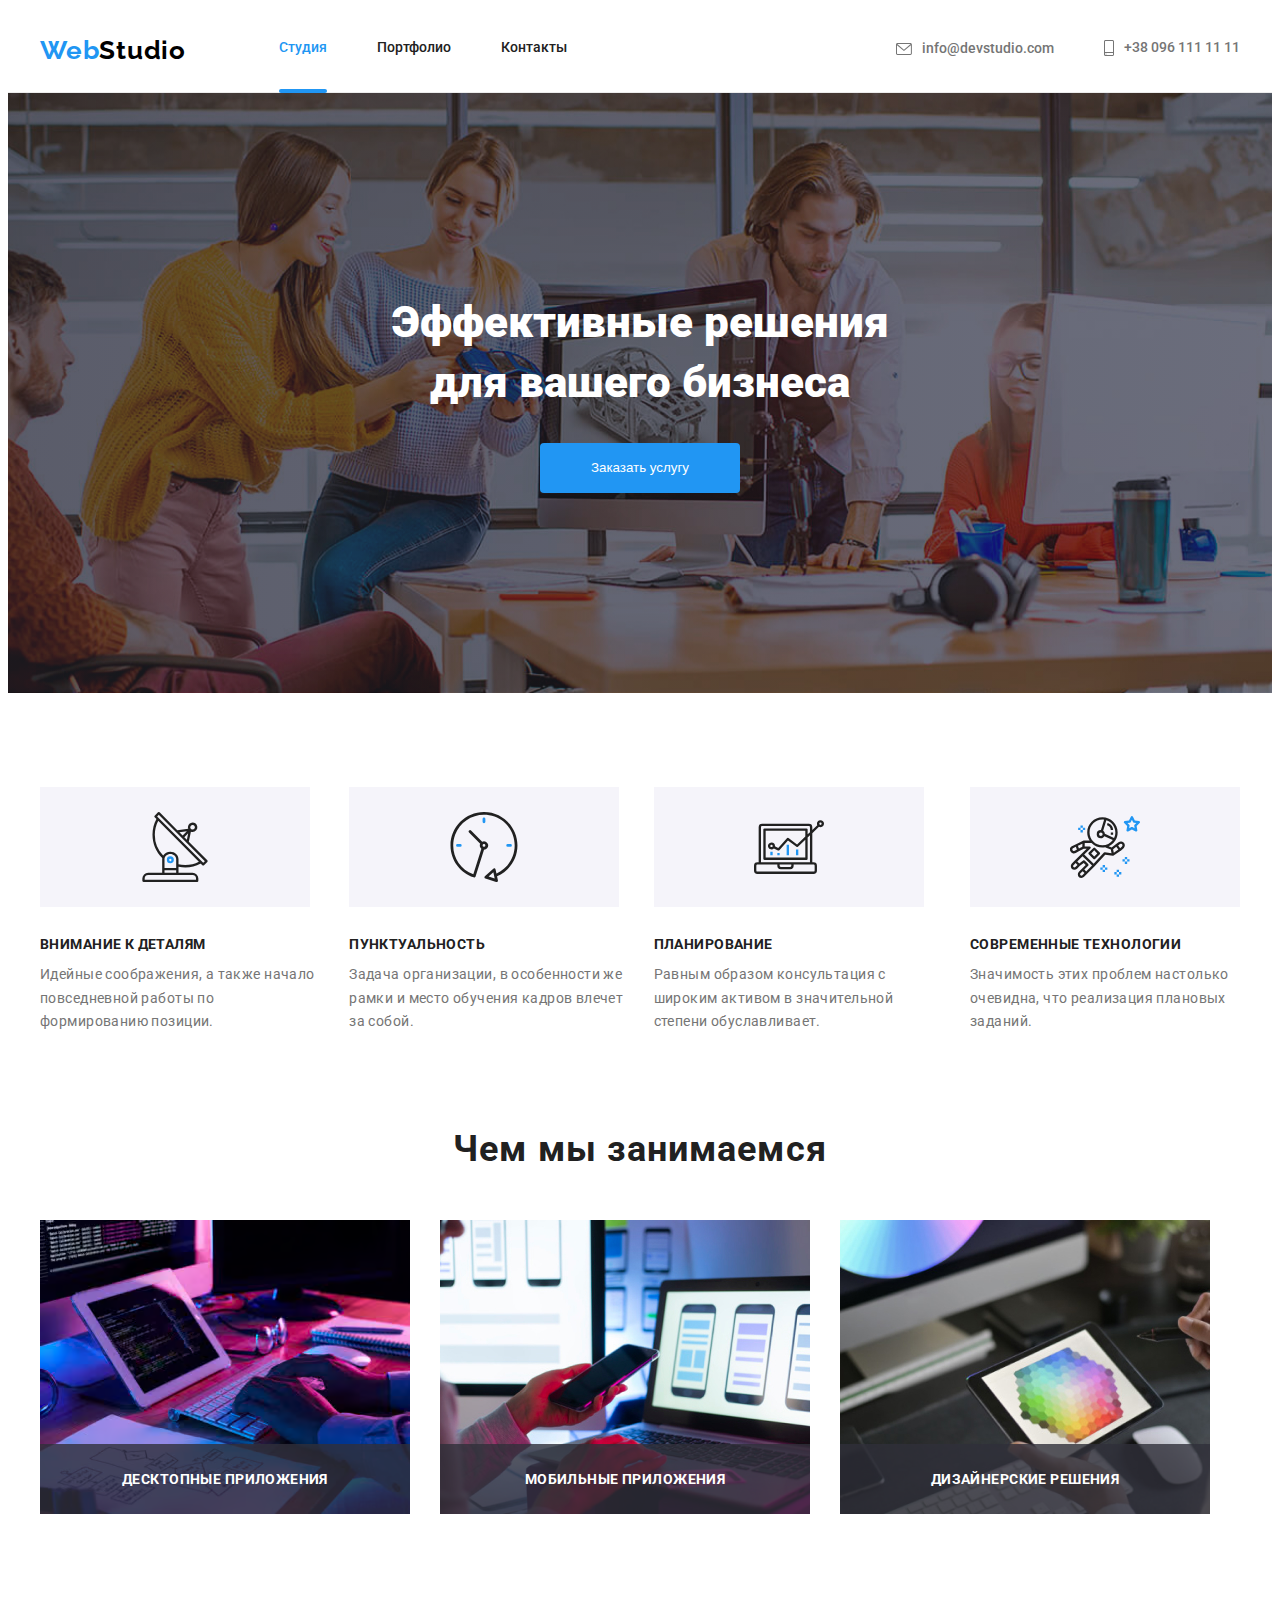
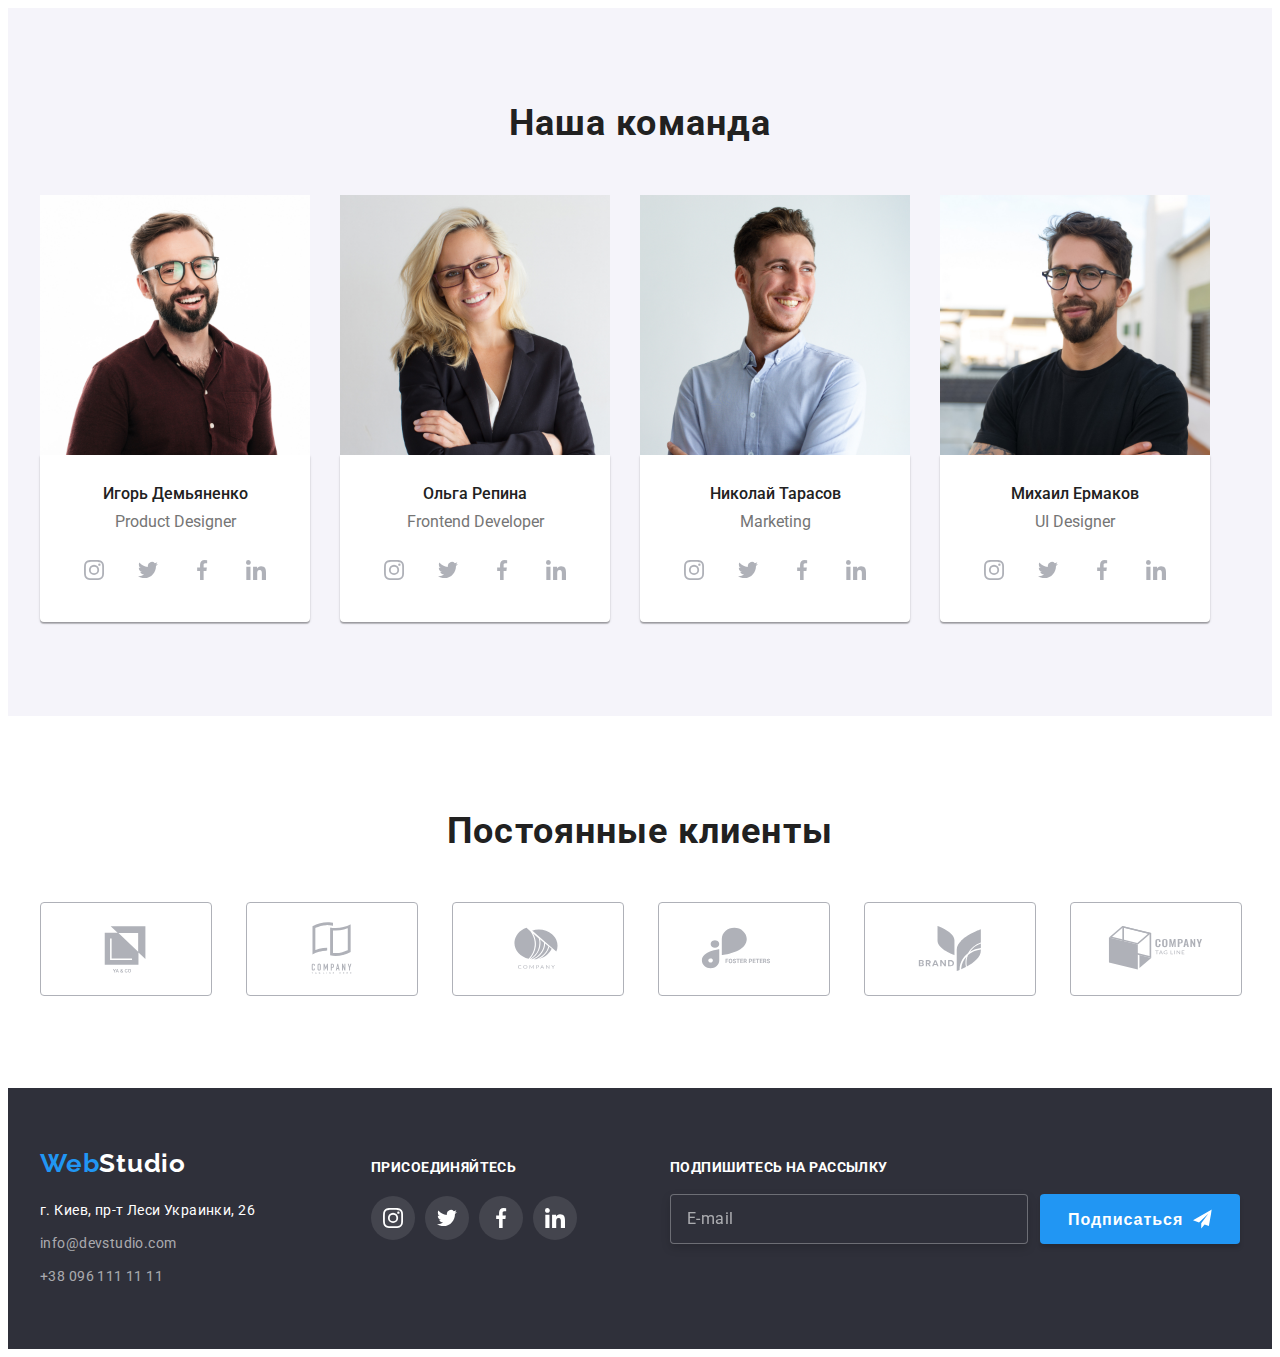
==== commit 52300624: "Правки" ====
--- a/index.html
+++ b/index.html
@@ -383,8 +383,8 @@
             </div>
             <form class="subscribe">
               <div class="subscribe-div">
-                <label class="subscribe-title">Подпишитесь на рассылку</label>
-                <input class="subscribe-input" type="email" name="email" placeholder="E-mail">
+                <label for="subscribe-email" class="subscribe-title">Подпишитесь на рассылку</label>
+                <input id="subscribe-email" class="subscribe-input" type="email" name="email" placeholder="E-mail">
               </div>
             <button type="submit" class="subscribe-submit">Подписаться
               <svg class="icon-send" width="24" height="24">
@@ -410,22 +410,22 @@
             <form for="#" class="form-container" >
               <p class="form-header-title">Оставьте свои данные, мы вам перезвоним</p>
               <div class="form-sector">
-                  <label class="form-label">Имя</label>
-                  <input class="form-input" type="text" name="username" required>
+                  <label for="name" class="form-label">Имя</label>
+                  <input id="name" class="form-input" type="text" name="username" required>
                   <svg class="form-icon" width="18" height="18">
                       <use href="./images/symbol-defs1.svg#icon-person"></use>
                   </svg>
               </div>
               <div class="form-sector">
-                  <label class="form-label">Телефон</label>
-                  <input class="form-input" type="text" name="username" required>
+                  <label for="phone" class="form-label">Телефон</label>
+                  <input id="phone" class="form-input" type="text" name="userphone" required>
                   <svg class="form-icon" width="18" height="18">
                       <use href="./images/symbol-defs1.svg#icon-phone"></use>
                   </svg>
               </div>
               <div class="form-sector">
-                <label class="form-label">Почта</label>
-                <input class="form-input" type="text" name="username" required>
+                <label for="email" class="form-label">Почта</label>
+                <input id="email" class="form-input" type="text" name="usermail" required>
                 <svg class="form-icon" width="18" height="18">
                   <use href="./images/symbol-defs1.svg#icon-email"></use>
                 </svg>
@@ -440,8 +440,8 @@
                   </svg>
               </label>-->
               <div class="form-sector">
-                <label class="form-label">Комментарий</label>
-                <textarea name="text" class="form-message" placeholder="Введите текст"></textarea>
+                <label for="message" class="form-label">Комментарий</label>
+                <textarea id="message" name="text" class="form-message" placeholder="Введите текст"></textarea>
               </div>
 <!--           
               <div class="form-checkbox">
@@ -450,13 +450,15 @@
             </div>
 -->
               <div class="form-checkbox">
-                <input type="checkbox" name="checkbox" class="checkbox">
-                <svg class="checkbox-icon" width="16" height="15">
-                  <use href="./images/symbol-defs1.svg#icon-check"></use>
-                </svg>
+
               
                 <label class="checkbox-terms">Соглашаюсь с рассылкой и принимаю <span class="terms-link">Условия
-                    договора</span></label>
+                    договора</span>
+                                  <input type="checkbox" name="checkbox" class="checkbox">
+                                  <svg class="checkbox-icon" width="16" height="15">
+                                    <use href="./images/symbol-defs1.svg#icon-check"></use>
+                                  </svg>
+                  </label>
               </div>
             <button type="submit" class="sbm"> <span class="sbm-title">Отправить</span></button>
             </form>
--- a/css/styles.css
+++ b/css/styles.css
@@ -606,6 +606,9 @@
   display: flex;
   align-items: baseline;
 }
+.footer-addres {
+  flex-grow: 1;
+}
 .footer-logo {
   margin-bottom: 20px;
 
@@ -736,6 +739,7 @@
   height: 86px;
   margin-left: 93px;
   display: flex;
+  align-items: flex-end;
 }
 .subscribe-div {
   display: inline-block;
@@ -759,6 +763,7 @@
   text-transform: uppercase;
 
   color: #ffffff;
+  cursor: pointer;
 }
 .subscribe-input {
   margin-top: 18px;
@@ -788,9 +793,10 @@
 .subscribe-submit {
   width: 200px;
   height: 50px;
+  cursor: pointer;
 }
 .subscribe-submit {
-  margin-top: 36px;
+  
   font-style: normal;
   font-weight: 700;
   font-size: 16px;
@@ -806,6 +812,7 @@
   background: #2196f3;
   box-shadow: 0px 4px 4px rgba(0, 0, 0, 0.15);
   border-radius: 4px;
+  border: transparent;
 }
 .icon-send {
   margin-left: 10px;
@@ -932,6 +939,8 @@
   outline: none;
 }
 .form-message {
+  display: block;
+  margin-bottom: 10px;
   width: 100%;
   height: 120px;
   resize: none;
@@ -982,6 +991,7 @@
     align-items: center;
     margin-bottom: 30px;
     width: 100%;
+    cursor: pointer;
 }
 
 .checkbox-terms {
@@ -990,6 +1000,7 @@
     line-height: 1.71;
     letter-spacing: 0.03em;
     color: #757575;
+    cursor: pointer;
 }
 
 .checkbox-terms .terms-link {
@@ -1003,6 +1014,7 @@
     left: 12px;
     width: 16px;
     height: 15px;
+    cursor: pointer;
     /*
     -moz-appearance: none;
     -webkit-appearance: none;
@@ -1031,6 +1043,7 @@
     fill: var(--background-main-color);
     border: 2px solid #2196F3;
     border-radius: 2px;
+    cursor: pointer;
 
     /*transform: translatex(50%);
     transition: transform 250ms cubic-bezier(0.4, 0, 0.2, 1);*/
